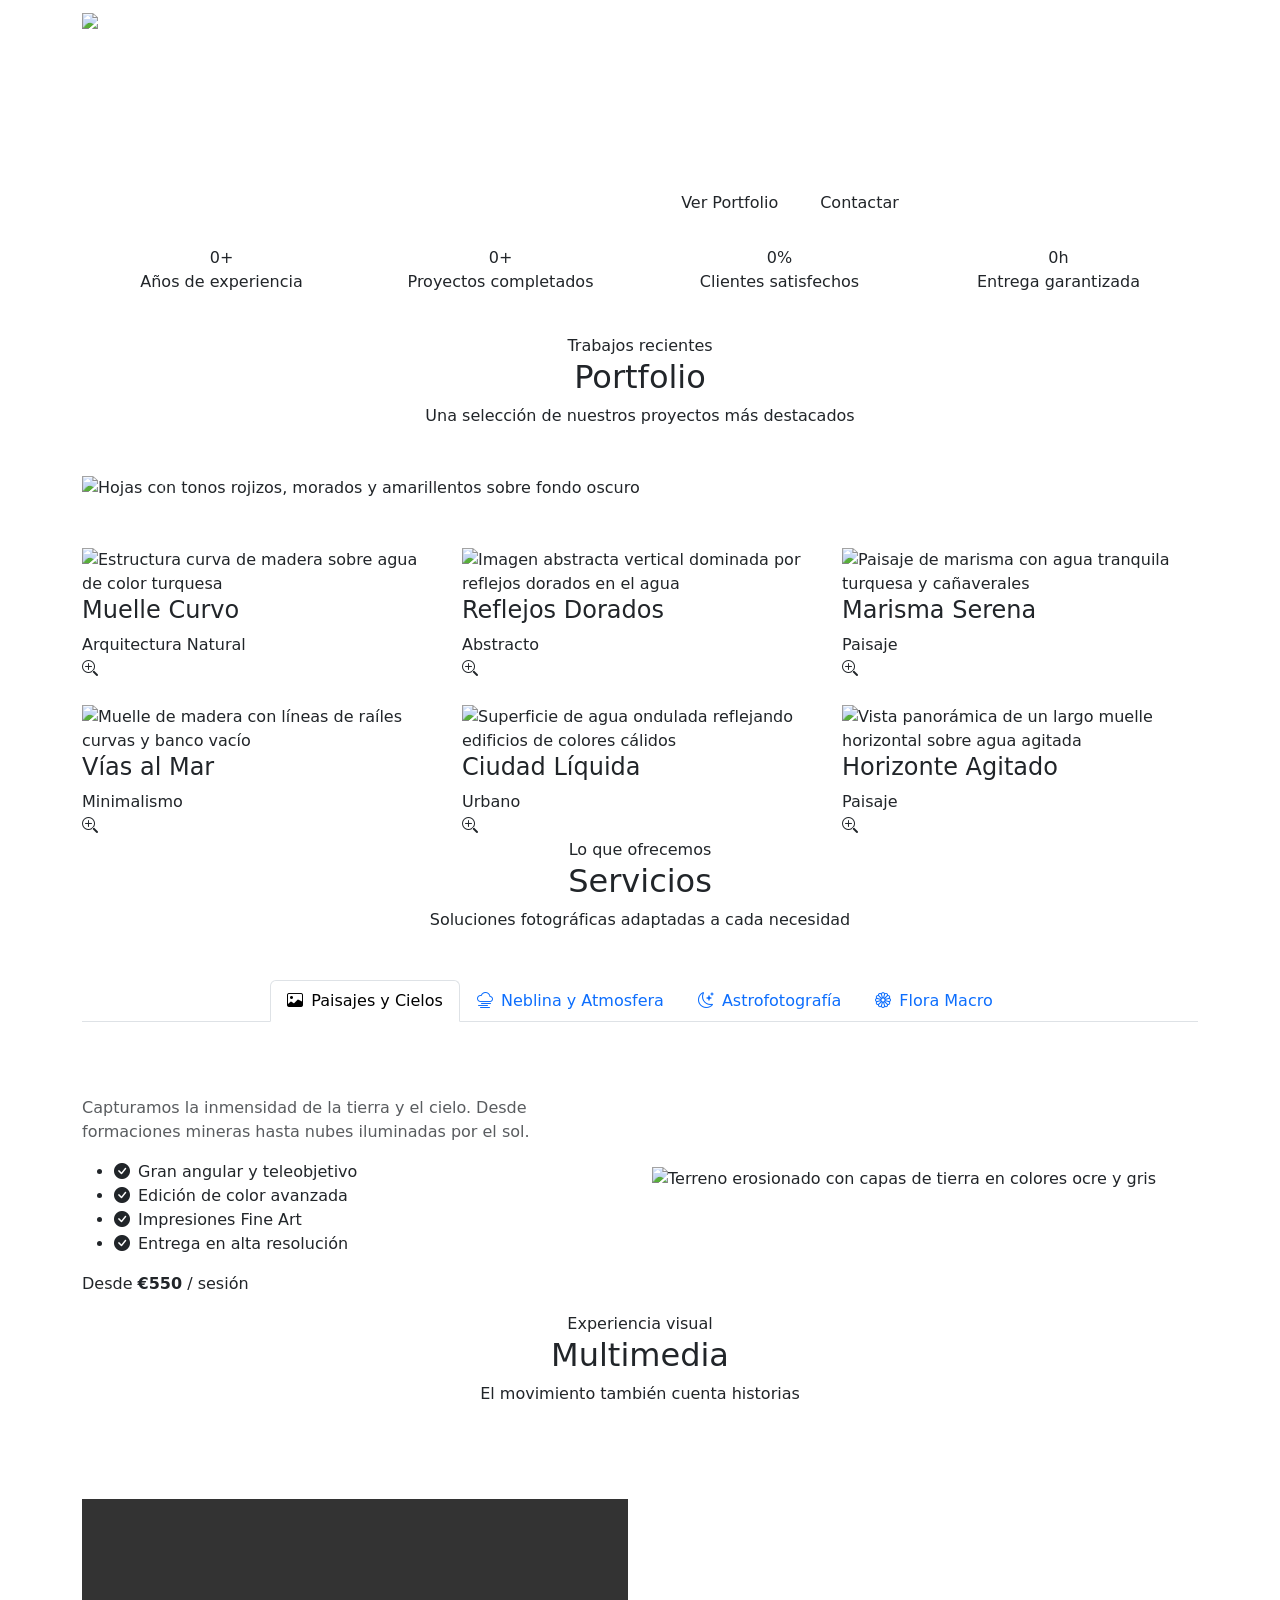
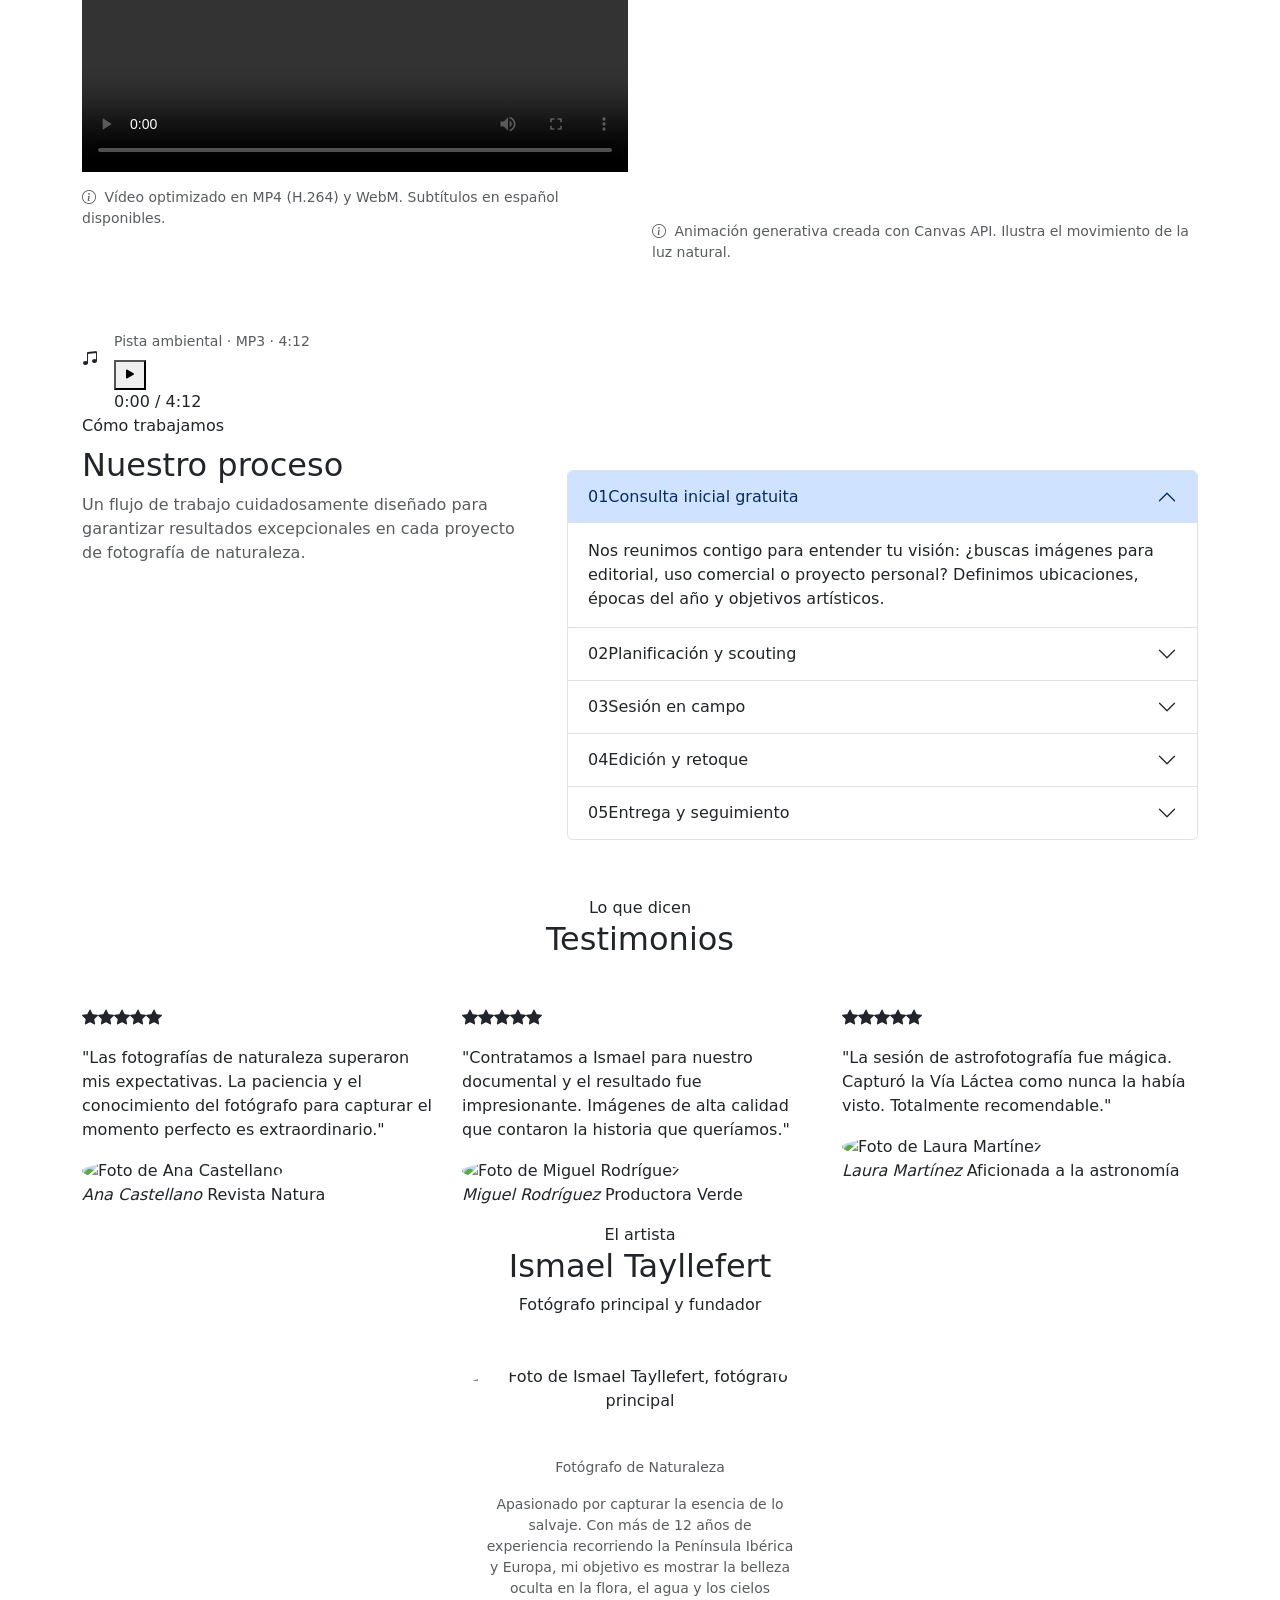
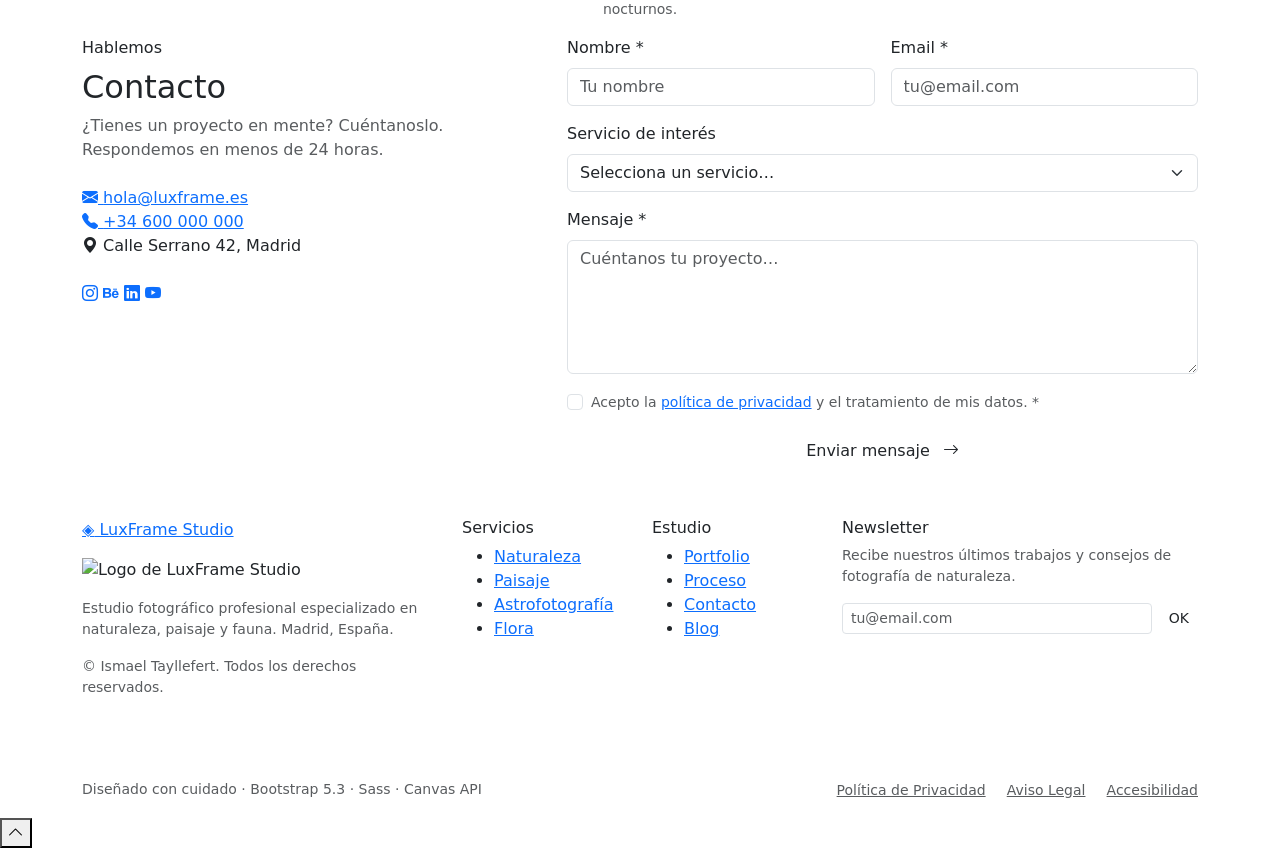
==== index.html @ c5b7ec03 "Add files via upload" ====
<!DOCTYPE html>
<html lang="es">

<head>
  <meta charset="UTF-8" />
  <meta name="viewport" content="width=device-width, initial-scale=1.0" />
  <meta name="description"
    content="LuxFrame Studio — Fotografía profesional de naturaleza, paisajes y astrofotografía por Ismael Tayllefert." />
  <meta name="keywords"
    content="fotografía naturaleza, Ismael Tayllefert, portfolio fotografía, paisajes, astrofotografía, flora" />
  <title>LuxFrame Studio | Ismael Tayllefert Photography</title>

  <!-- Favicon -->
  <link rel="icon" href="media/logo.webp" />

  <!-- Bootstrap 5.3 CSS -->
  <link href="https://cdn.jsdelivr.net/npm/bootstrap@5.3.2/dist/css/bootstrap.min.css" rel="stylesheet" />

  <!-- Google Fonts -->
  <link rel="preconnect" href="https://fonts.googleapis.com" />
  <link rel="preconnect" href="https://fonts.gstatic.com" crossorigin />
  <link
    href="https://fonts.googleapis.com/css2?family=Playfair+Display:ital,wght@0,400;0,700;1,400&family=DM+Sans:wght@300;400;500&display=swap"
    rel="stylesheet" />

  <!-- Bootstrap Icons -->
  <link rel="stylesheet" href="https://cdn.jsdelivr.net/npm/bootstrap-icons@1.11.3/font/bootstrap-icons.min.css" />

  <!-- Custom CSS -->
  <link rel="stylesheet" href="css/custom.css" />
</head>

<body>

  <!-- ===================== NAVBAR ===================== -->
  <nav class="navbar navbar-expand-lg navbar-dark fixed-top" id="mainNav" aria-label="Navegación principal">
    <div class="container">
      <a class="navbar-brand fw-bold d-flex align-items-center gap-2" href="#inicio">
        <img src="media/logo.webp" alt="LuxFrame Logo" class="navbar-logo" style="width: 80px; height: 40px;" />
        <span>LuxFrame</span>
      </a>
      <button class="navbar-toggler border-0" type="button" data-bs-toggle="collapse" data-bs-target="#navbarNav"
        aria-controls="navbarNav" aria-expanded="false" aria-label="Abrir menú de navegación">
        <span class="navbar-toggler-icon"></span>
      </button>
      <div class="collapse navbar-collapse" id="navbarNav">
        <ul class="navbar-nav ms-auto gap-lg-2">
          <li class="nav-item"><a class="nav-link" href="#inicio">Inicio</a></li>
          <li class="nav-item"><a class="nav-link" href="#portfolio">Portfolio</a></li>
          <li class="nav-item"><a class="nav-link" href="#servicios">Servicios</a></li>
          <li class="nav-item"><a class="nav-link" href="#multimedia">Multimedia</a></li>
          <li class="nav-item"><a class="nav-link" href="#proceso">Proceso</a></li>
          <li class="nav-item"><a class="nav-link" href="#contacto">Contacto</a></li>
        </ul>
      </div>
    </div>
  </nav>

  <!-- ===================== HERO ===================== -->
  <section id="inicio" class="hero-section d-flex align-items-center">
    <canvas id="heroCanvas" aria-hidden="true"></canvas>
    <div class="container hero-content text-center text-white">
      <p class="hero-eyebrow animate-in" style="animation-delay:.1s">Fotografía de Naturaleza y Paisaje</p>
      <h1 class="hero-title animate-in" style="animation-delay:.3s">La esencia de<br /><em>lo salvaje</em></h1>
      <p class="hero-subtitle animate-in" style="animation-delay:.5s">
        Capturando la luz, la niebla y el silencio. Portfolio de Ismael Tayllefert.
      </p>
      <div class="d-flex gap-3 justify-content-center animate-in" style="animation-delay:.7s">
        <a href="#portfolio" class="btn btn-lux btn-lux-primary">Ver Portfolio</a>
        <a href="#contacto" class="btn btn-lux btn-lux-outline">Contactar</a>
      </div>
    </div>
    <div class="hero-scroll-indicator" aria-hidden="true">
      <span></span>
    </div>
  </section>

  <!-- ===================== STATS ===================== -->
  <section class="stats-strip py-4" aria-label="Estadísticas del estudio">
    <div class="container">
      <div class="row g-0 text-center">
        <div class="col-6 col-md-3 stat-item">
          <span class="stat-number" data-target="12">0</span><span class="stat-unit">+</span>
          <p class="stat-label">Años de experiencia</p>
        </div>
        <div class="col-6 col-md-3 stat-item">
          <span class="stat-number" data-target="840">0</span><span class="stat-unit">+</span>
          <p class="stat-label">Proyectos completados</p>
        </div>
        <div class="col-6 col-md-3 stat-item">
          <span class="stat-number" data-target="98">0</span><span class="stat-unit">%</span>
          <p class="stat-label">Clientes satisfechos</p>
        </div>
        <div class="col-6 col-md-3 stat-item">
          <span class="stat-number" data-target="24">0</span><span class="stat-unit">h</span>
          <p class="stat-label">Entrega garantizada</p>
        </div>
      </div>
    </div>
  </section>

  <!-- ===================== PORTFOLIO CARRUSEL (FLORA Y DETALLES) ===================== -->
  <section id="portfolio" class="section-lg">
    <div class="container">
      <div class="section-header text-center mb-5">
        <span class="section-tag">Trabajos recientes</span>
        <h2 class="section-title">Portfolio</h2>
        <p class="section-subtitle">Una selección de nuestros proyectos más destacados</p>
      </div>

      <!-- Carrusel Bootstrap con imágenes reales -->
      <div id="portfolioCarousel" class="carousel slide carousel-fade mb-5" data-bs-ride="carousel"
        data-bs-interval="4000" aria-label="Carrusel de portfolio fotográfico">
        <div class="carousel-indicators">
          <button type="button" data-bs-target="#portfolioCarousel" data-bs-slide-to="0" class="active"
            aria-current="true" aria-label="Imagen 1: Hojas rojizas"></button>
          <button type="button" data-bs-target="#portfolioCarousel" data-bs-slide-to="1"
            aria-label="Imagen 2: Iris púrpura"></button>
          <button type="button" data-bs-target="#portfolioCarousel" data-bs-slide-to="2"
            aria-label="Imagen 3: Flores naranjas"></button>
          <button type="button" data-bs-target="#portfolioCarousel" data-bs-slide-to="3"
            aria-label="Imagen 4: Helechos verdes"></button>
        </div>
        <div class="carousel-inner rounded-lux">
          <div class="carousel-item active">
            <picture>
              <source srcset="media/Rama_Flores_Amarillas_Espinas.webp" type="image/webp">
              <img src="media/Rama_Flores_Amarillas_Espinas.jpg" class="d-block w-100 carousel-img"
                alt="Hojas con tonos rojizos, morados y amarillentos sobre fondo oscuro" loading="lazy">
            </picture>
            <div class="carousel-caption">
              <h3>Otoño en la Sombra</h3>
              <p>Detalle de hojas rojizas — Bosque, 2024</p>
            </div>
          </div>
          <div class="carousel-item">
            <picture>
              <source srcset="media/Iris_Purpura_y_Margaritas.webp" type="image/webp">
              <img src="media/Iris_Purpura_y_Margaritas.jpg" class="d-block w-100 carousel-img"
                alt="Flor de iris púrpura intenso rodeada de margaritas blancas" loading="lazy">
            </picture>
            <div class="carousel-caption">
              <h3>Iris y Margaritas</h3>
              <p>Jardín Botánico — Primavera, 2024</p>
            </div>
          </div>
          <div class="carousel-item">
            <picture>
              <source srcset="media/Flores_Naranjas_Capuchinas_Oscuras.webp" type="image/webp">
              <img src="media/Flores_Naranjas_Capuchinas_Oscuras.jpg" class="d-block w-100 carousel-img"
                alt="Flores de color naranja intenso (capuchinas) brillando en la oscuridad" loading="lazy">
            </picture>
            <div class="carousel-caption">
              <h3>Capuchinas Vibrantes</h3>
              <p>Macroflora — Estudio, 2024</p>
            </div>
          </div>
          <div class="carousel-item">
            <picture>
              <source srcset="media/Helechos_Verdes_Detallados.webp" type="image/webp">
              <img src="media/Helechos_Verdes_Detallados.jpg" class="d-block w-100 carousel-img"
                alt="Primer plano de frondas de helechos verdes mostrando textura" loading="lazy">
            </picture>
            <div class="carousel-caption">
              <h3>Textura Verde</h3>
              <p>Selva Húmeda — Galicia, 2024</p>
            </div>
          </div>
        </div>
        <button class="carousel-control-prev" type="button" data-bs-target="#portfolioCarousel" data-bs-slide="prev"
          aria-label="Imagen anterior del portfolio">
          <span class="carousel-control-prev-icon" aria-hidden="true"></span>
        </button>
        <button class="carousel-control-next" type="button" data-bs-target="#portfolioCarousel" data-bs-slide="next"
          aria-label="Imagen siguiente del portfolio">
          <span class="carousel-control-next-icon" aria-hidden="true"></span>
        </button>
      </div>

      <!-- Portfolio grid (AGUA, REFLEJOS Y MUELLES) -->
      <div class="row g-4" id="portfolioGrid">
        <div class="col-12 col-md-6 col-lg-4">
          <article class="portfolio-card" data-bs-toggle="modal" data-bs-target="#modalPortfolio"
            data-category="Agua y Reflejos" data-title="Muelle Curvo" data-location="Costa Mediterránea, 2024">
            <picture>
              <source srcset="media/Muelle_Curvo_Madera_Agua_Verde.webp" type="image/webp">
              <img src="media/Muelle_Curvo_Madera_Agua_Verde.jpg" class="portfolio-card-img"
                alt="Estructura curva de madera sobre agua de color turquesa" loading="lazy">
            </picture>
            <div class="portfolio-card-body">
              <h4>Muelle Curvo</h4>
              <span class="portfolio-tag">Arquitectura Natural</span>
            </div>
            <div class="portfolio-card-overlay" aria-hidden="true">
              <i class="bi bi-zoom-in"></i>
            </div>
          </article>
        </div>
        <div class="col-12 col-md-6 col-lg-4">
          <article class="portfolio-card" data-bs-toggle="modal" data-bs-target="#modalPortfolio"
            data-category="Reflejos" data-title="Abstracto Dorado" data-location="Puerto Deportivo, 2024">
            <picture>
              <source srcset="media/Reflejos_Dorados_Agua_Abstracto.webp" type="image/webp">
              <img src="media/Reflejos_Dorados_Agua_Abstracto.jpg" class="portfolio-card-img"
                alt="Imagen abstracta vertical dominada por reflejos dorados en el agua" loading="lazy">
            </picture>
            <div class="portfolio-card-body">
              <h4>Reflejos Dorados</h4>
              <span class="portfolio-tag">Abstracto</span>
            </div>
            <div class="portfolio-card-overlay" aria-hidden="true">
              <i class="bi bi-zoom-in"></i>
            </div>
          </article>
        </div>
        <div class="col-12 col-md-6 col-lg-4">
          <article class="portfolio-card" data-bs-toggle="modal" data-bs-target="#modalPortfolio"
            data-category="Marisma" data-title="Calma Turquesa" data-location="Parque Natural, 2024">
            <picture>
              <source srcset="media/Marisma_Agua_Turquesa_Cana.webp" type="image/webp">
              <img src="media/Marisma_Agua_Turquesa_Cana.jpg" class="portfolio-card-img"
                alt="Paisaje de marisma con agua tranquila turquesa y cañaverales" loading="lazy">
            </picture>
            <div class="portfolio-card-body">
              <h4>Marisma Serena</h4>
              <span class="portfolio-tag">Paisaje</span>
            </div>
            <div class="portfolio-card-overlay" aria-hidden="true">
              <i class="bi bi-zoom-in"></i>
            </div>
          </article>
        </div>
        <div class="col-12 col-md-6 col-lg-4">
          <article class="portfolio-card" data-bs-toggle="modal" data-bs-target="#modalPortfolio"
            data-category="Muelles" data-title="Vías al Mar" data-location="Atardecer, 2024">
            <picture>
              <source srcset="media/Muelle_Madera_Vias_Banco.webp" type="image/webp">
              <img src="media/Muelle_Madera_Vias_Banco.jpg" class="portfolio-card-img"
                alt="Muelle de madera con líneas de raíles curvas y banco vacío" loading="lazy">
            </picture>
            <div class="portfolio-card-body">
              <h4>Vías al Mar</h4>
              <span class="portfolio-tag">Minimalismo</span>
            </div>
            <div class="portfolio-card-overlay" aria-hidden="true">
              <i class="bi bi-zoom-in"></i>
            </div>
          </article>
        </div>
        <div class="col-12 col-md-6 col-lg-4">
          <article class="portfolio-card" data-bs-toggle="modal" data-bs-target="#modalPortfolio"
            data-category="Reflejos" data-title="Ciudad Líquida" data-location="Río Urbano, 2024">
            <picture>
              <source srcset="media/Reflejos_Coloridos_Agua_Objetos.webp" type="image/webp">
              <img src="media/Reflejos_Coloridos_Agua_Objetos.jpg" class="portfolio-card-img"
                alt="Superficie de agua ondulada reflejando edificios de colores cálidos" loading="lazy">
            </picture>
            <div class="portfolio-card-body">
              <h4>Ciudad Líquida</h4>
              <span class="portfolio-tag">Urbano</span>
            </div>
            <div class="portfolio-card-overlay" aria-hidden="true">
              <i class="bi bi-zoom-in"></i>
            </div>
          </article>
        </div>
        <div class="col-12 col-md-6 col-lg-4">
          <article class="portfolio-card" data-bs-toggle="modal" data-bs-target="#modalPortfolio"
            data-category="Muelles" data-title="Horizonte Agitado" data-location="Costa Atlántica, 2024">
            <picture>
              <source srcset="media/Muelle_Largo_Horizontal_Agua_Agitada.webp" type="image/webp">
              <img src="media/Muelle_Largo_Horizontal_Agua_Agitada.jpg" class="portfolio-card-img"
                alt="Vista panorámica de un largo muelle horizontal sobre agua agitada" loading="lazy">
            </picture>
            <div class="portfolio-card-body">
              <h4>Horizonte Agitado</h4>
              <span class="portfolio-tag">Paisaje</span>
            </div>
            <div class="portfolio-card-overlay" aria-hidden="true">
              <i class="bi bi-zoom-in"></i>
            </div>
          </article>
        </div>
      </div>
    </div>
  </section>

  <!-- Modal Portfolio -->
  <div class="modal fade" id="modalPortfolio" tabindex="-1" role="dialog" aria-labelledby="modalPortfolioLabel"
    aria-modal="true">
    <div class="modal-dialog modal-lg modal-dialog-centered">
      <div class="modal-content modal-lux">
        <div class="modal-header border-0">
          <h5 class="modal-title" id="modalPortfolioLabel">Detalle de obra</h5>
          <button type="button" class="btn-close btn-close-white" data-bs-dismiss="modal"
            aria-label="Cerrar ventana de detalle"></button>
        </div>
        <div class="modal-body p-4">
          <div class="row g-4 align-items-center">
            <div class="col-md-7">
              <div id="modalImgPlaceholder" class="rounded-lux"
                style="height:280px;display:flex;align-items:center;justify-content:center;overflow:hidden">
                <!-- Imagen por defecto del modal -->
                <picture>
                  <source srcset="media/Via_Lactea_Cielo_Estrellado.webp" type="image/webp">
                  <img id="modalImage" src="media/Via_Lactea_Cielo_Estrellado.jpg" class="img-fluid rounded"
                    alt="Imagen destacada del portfolio" loading="lazy">
                </picture>
              </div>
            </div>
            <div class="col-md-5">
              <span id="modalCategory" class="portfolio-tag d-inline-block mb-2">Categoría</span>
              <h3 id="modalTitle" class="text-white mb-2">Título</h3>
              <p id="modalLocation" class="text-muted mb-3"><i class="bi bi-geo-alt me-1"></i>Localización</p>
              <p class="text-muted small">Una obra fotográfica capturada por Ismael Tayllefert, prestando especial
                atención a la luz natural y la composición del paisaje.</p>
              <div class="d-flex gap-2 mt-3">
                <span class="badge-lux">Sony A7III</span>
                <span class="badge-lux">ISO 100</span>
                <span class="badge-lux">f/8</span>
              </div>
            </div>
          </div>
        </div>
      </div>
    </div>
  </div>

  <!-- ===================== SERVICIOS (TABS) ===================== -->
  <section id="servicios" class="section-lg bg-dark-alt">
    <div class="container">
      <div class="section-header text-center mb-5">
        <span class="section-tag">Lo que ofrecemos</span>
        <h2 class="section-title">Servicios</h2>
        <p class="section-subtitle">Soluciones fotográficas adaptadas a cada necesidad</p>
      </div>

      <!-- Nav Tabs Bootstrap -->
      <ul class="nav nav-tabs tabs-lux justify-content-center mb-4" id="serviciosTabs" role="tablist"
        aria-label="Categorías de servicios fotográficos">
        <li class="nav-item" role="presentation">
          <button class="nav-link active" id="tab-pais" data-bs-toggle="tab" data-bs-target="#pais" type="button"
            role="tab" aria-controls="pais" aria-selected="true">
            <i class="bi bi-image me-2" aria-hidden="true"></i>Paisajes y Cielos
          </button>
        </li>
        <li class="nav-item" role="presentation">
          <button class="nav-link" id="tab-niebla" data-bs-toggle="tab" data-bs-target="#niebla" type="button"
            role="tab" aria-controls="niebla" aria-selected="false">
            <i class="bi bi-cloud-haze me-2" aria-hidden="true"></i>Neblina y Atmosfera
          </button>
        </li>
        <li class="nav-item" role="presentation">
          <button class="nav-link" id="tab-astro" data-bs-toggle="tab" data-bs-target="#astro" type="button" role="tab"
            aria-controls="astro" aria-selected="false">
            <i class="bi bi-moon-stars me-2" aria-hidden="true"></i>Astrofotografía
          </button>
        </li>
        <li class="nav-item" role="presentation">
          <button class="nav-link" id="tab-flora" data-bs-toggle="tab" data-bs-target="#flora" type="button" role="tab"
            aria-controls="flora" aria-selected="false">
            <i class="bi bi-flower1 me-2" aria-hidden="true"></i>Flora Macro
          </button>
        </li>
      </ul>
      <div class="tab-content tab-content-lux" id="serviciosTabContent">

        <!-- TAB PAISAJES -->
        <div class="tab-pane fade show active" id="pais" role="tabpanel" aria-labelledby="tab-pais" tabindex="0">
          <div class="row g-4 align-items-center">
            <div class="col-md-6">
              <h3 class="text-white mb-3">Paisajes y Cielos Dramáticos</h3>
              <p class="text-muted">Capturamos la inmensidad de la tierra y el cielo. Desde formaciones mineras hasta
                nubes iluminadas por el sol.</p>
              <ul class="service-features mt-3">
                <li><i class="bi bi-check-circle-fill text-accent me-2" aria-hidden="true"></i>Gran angular y
                  teleobjetivo</li>
                <li><i class="bi bi-check-circle-fill text-accent me-2" aria-hidden="true"></i>Edición de color avanzada
                </li>
                <li><i class="bi bi-check-circle-fill text-accent me-2" aria-hidden="true"></i>Impresiones Fine Art</li>
                <li><i class="bi bi-check-circle-fill text-accent me-2" aria-hidden="true"></i>Entrega en alta
                  resolución</li>
              </ul>
              <p class="price-tag mt-3">Desde <strong>€550</strong> / sesión</p>
            </div>
            <div class="col-md-6">
              <div class="service-img-wrap rounded-lux overflow-hidden">
                <picture>
                  <source srcset="media/Paisaje_Mineria_Colores_Tierra.webp" type="image/webp">
                  <img src="media/Paisaje_Mineria_Colores_Tierra.jpg" class="w-100 h-100 object-fit-cover"
                    alt="Terreno erosionado con capas de tierra en colores ocre y gris" loading="lazy">
                </picture>
              </div>
            </div>
          </div>
        </div>

        <!-- TAB NIEBLA -->
        <div class="tab-pane fade" id="niebla" role="tabpanel" aria-labelledby="tab-niebla" tabindex="0">
          <div class="row g-4 align-items-center">
            <div class="col-md-6">
              <h3 class="text-white mb-3">Fotografía Atmosférica (B/N)</h3>
              <p class="text-muted">La niebla transforma lo ordinario en misterioso. Especialistas en blanco y negro de
                alto contraste y atmósferas etéreas.</p>
              <ul class="service-features mt-3">
                <li><i class="bi bi-check-circle-fill text-accent me-2" aria-hidden="true"></i>Composición minimalista
                </li>
                <li><i class="bi bi-check-circle-fill text-accent me-2" aria-hidden="true"></i>Revelado B/N artístico
                </li>
                <li><i class="bi bi-check-circle-fill text-accent me-2" aria-hidden="true"></i>Gestión de la luz difusa
                </li>
                <li><i class="bi bi-check-circle-fill text-accent me-2" aria-hidden="true"></i>Series limitadas</li>
              </ul>
              <p class="price-tag mt-3">Desde <strong>€600</strong> / proyecto</p>
            </div>
            <div class="col-md-6">
              <div class="service-img-wrap rounded-lux overflow-hidden">
                <picture>
                  <source srcset="media/Casa_Blanca_Niebla_Densa_BN.webp" type="image/webp">
                  <img src="media/Casa_Blanca_Niebla_Densa_BN.jpg" class="w-100 h-100 object-fit-cover"
                    alt="Casa blanca apenas visible a través de una niebla extremadamente densa" loading="lazy">
                </picture>
              </div>
            </div>
          </div>
        </div>

        <!-- TAB ASTROFOTOGRAFÍA -->
        <div class="tab-pane fade" id="astro" role="tabpanel" aria-labelledby="tab-astro" tabindex="0">
          <div class="row g-4 align-items-center">
            <div class="col-md-6">
              <h3 class="text-white mb-3">Astrofotografía Nocturna</h3>
              <p class="text-muted">Sesiones nocturnas para capturar la Vía Láctea y lluvias de meteoros con
                equipamiento especializado.</p>
              <ul class="service-features mt-3">
                <li><i class="bi bi-check-circle-fill text-accent me-2" aria-hidden="true"></i>Seguimiento estelar</li>
                <li><i class="bi bi-check-circle-fill text-accent me-2" aria-hidden="true"></i>Apilamiento de imágenes
                </li>
                <li><i class="bi bi-check-circle-fill text-accent me-2" aria-hidden="true"></i>Ubicaciones Dark Sky</li>
                <li><i class="bi bi-check-circle-fill text-accent me-2" aria-hidden="true"></i>Formato RAW + TIFF</li>
              </ul>
              <p class="price-tag mt-3">Desde <strong>€920</strong> / sesión nocturna</p>
            </div>
            <div class="col-md-6">
              <div class="service-img-wrap rounded-lux overflow-hidden">
                <picture>
                  <source srcset="media/Via_Lactea_Vertical_Lluvia_Meteoros.webp" type="image/webp">
                  <img src="media/Via_Lactea_Vertical_Lluvia_Meteoros.jpg" class="w-100 h-100 object-fit-cover"
                    alt="Toma vertical de la Vía Láctea con estelas de meteoros" loading="lazy">
                </picture>
              </div>
            </div>
          </div>
        </div>

        <!-- TAB FLORA -->
        <div class="tab-pane fade" id="flora" role="tabpanel" aria-labelledby="tab-flora" tabindex="0">
          <div class="row g-4 align-items-center">
            <div class="col-md-6">
              <h3 class="text-white mb-3">Macro y Flora Silvestre</h3>
              <p class="text-muted">Detalles íntimos de la naturaleza. Texturas, colores vibrantes y la belleza efímera
                de las flores silvestres.</p>
              <ul class="service-features mt-3">
                <li><i class="bi bi-check-circle-fill text-accent me-2" aria-hidden="true"></i>Lentes macro
                  profesionales</li>
                <li><i class="bi bi-check-circle-fill text-accent me-2" aria-hidden="true"></i>Iluminación controlada
                </li>
                <li><i class="bi bi-check-circle-fill text-accent me-2" aria-hidden="true"></i>Enfoque apilado (Focus
                  Stacking)</li>
                <li><i class="bi bi-check-circle-fill text-accent me-2" aria-hidden="true"></i>Ideal para editorial</li>
              </ul>
              <p class="price-tag mt-3">Desde <strong>€450</strong> / sesión</p>
            </div>
            <div class="col-md-6">
              <div class="service-img-wrap rounded-lux overflow-hidden">
                <picture>
                  <source srcset="media/Rama_Espinosa_Flores_Amarillas.webp" type="image/webp">
                  <img src="media/Rama_Espinosa_Flores_Amarillas.jpg" class="w-100 h-100 object-fit-cover"
                    alt="Rama llena de espinas afiladas y pequeñas flores amarillas" loading="lazy">
                </picture>
              </div>
            </div>
          </div>
        </div>

      </div>
    </div>
  </section>

  <!-- ===================== MULTIMEDIA (VIDEO + CANVAS) ===================== -->
  <section id="multimedia" class="section-lg">
    <div class="container">
      <div class="section-header text-center mb-5">
        <span class="section-tag">Experiencia visual</span>
        <h2 class="section-title">Multimedia</h2>
        <p class="section-subtitle">El movimiento también cuenta historias</p>
      </div>
      <div class="row g-4">
        <div class="col-lg-6">
          <div class="multimedia-card">
            <h4 class="text-white mb-3"><i class="bi bi-play-circle me-2" aria-hidden="true"></i>Showreel Naturaleza
              2024</h4>
            <div class="video-wrapper" role="region" aria-label="Reproductor de video showreel">
              <video controls preload="metadata" 
                aria-label="Showreel de fotografía de naturaleza LuxFrame Studio 2024" class="w-100 rounded-lux">
                <source src="media/showreel-naturaleza.mp4" type="video/mp4">
                <source src="media/showreel-naturaleza.webm" type="video/webm">
                <track kind="subtitles" srclang="es" label="Español" src="media/showreel-es.vtt" default />
                Tu navegador no soporta la reproducción de vídeo.
                <a href="media/showreel-naturaleza.mp4">Descarga el vídeo</a>.
              </video>
            </div>
            <p class="text-muted small mt-2">
              <i class="bi bi-info-circle me-1" aria-hidden="true"></i>
              Vídeo optimizado en MP4 (H.264) y WebM. Subtítulos en español disponibles.
            </p>
          </div>
        </div>
        <div class="col-lg-6">
          <div class="multimedia-card">
            <h4 class="text-white mb-3"><i class="bi bi-brush me-2" aria-hidden="true"></i>Animación de Partículas</h4>
            <canvas id="particleCanvas" width="560" height="315" class="w-100 rounded-lux" role="img"
              aria-label="Animación decorativa de partículas de luz en movimiento">
            </canvas>
            <p class="text-muted small mt-2">
              <i class="bi bi-info-circle me-1" aria-hidden="true"></i>
              Animación generativa creada con Canvas API. Ilustra el movimiento de la luz natural.
            </p>
          </div>
        </div>
      </div>

      <!-- 🎵 Audio player personalizado y animado -->
      <div class="row mt-4">
        <div class="col-12">
          <div class="audio-card custom-audio-player">
            <div class="d-flex align-items-center gap-3">
              <div class="audio-icon" aria-hidden="true">
                <i class="bi bi-music-note-beamed"></i>
              </div>
              <div class="flex-grow-1">
                <p class="text-white mb-1 fw-500">Sonidos de la Naturaleza — Ambiente</p>
                <p class="text-muted small mb-2">Pista ambiental · MP3 · 4:12</p>

                <!-- Controles custom -->
                <div class="audio-controls mt-2">
                  <button class="btn-audio-play" aria-label="Reproducir audio">
                    <i class="bi bi-play-fill"></i>
                  </button>
                  <div class="audio-progress" role="progressbar" aria-valuenow="0" aria-valuemin="0" aria-valuemax="100"
                    tabindex="0">
                    <div class="audio-progress-bar"></div>
                  </div>
                  <span class="audio-time">0:00 / 4:12</span>
                </div>

                <!-- Audio nativo oculto (accesibilidad + fallback) -->
                <audio class="visually-hidden" preload="none">
                  <source src="media/ambiente-naturaleza.mp3" type="audio/mpeg">
                  <source src="media/ambiente-naturaleza.ogg" type="audio/ogg">
                  Tu navegador no soporta la reproducción de audio.
                </audio>
              </div>
            </div>
          </div>
        </div>
      </div>
    </div>
  </section>

  <!-- ===================== PROCESO (ACORDEÓN) ===================== -->
  <section id="proceso" class="section-lg bg-dark-alt">
    <div class="container">
      <div class="row g-5 align-items-center">
        <div class="col-lg-5">
          <span class="section-tag">Cómo trabajamos</span>
          <h2 class="section-title mt-2">Nuestro proceso</h2>
          <p class="text-muted">Un flujo de trabajo cuidadosamente diseñado para garantizar resultados excepcionales en
            cada proyecto de fotografía de naturaleza.</p>
          <div class="process-visual mt-4" aria-hidden="true">
            <canvas id="processCanvas" width="400" height="300"></canvas>
          </div>
        </div>
        <div class="col-lg-7">
          <div class="accordion accordion-lux" id="procesoAccordion">
            <div class="accordion-item">
              <h3 class="accordion-header">
                <button class="accordion-button" type="button" data-bs-toggle="collapse" data-bs-target="#paso1"
                  aria-expanded="true" aria-controls="paso1">
                  <span class="accordion-step" aria-hidden="true">01</span>
                  Consulta inicial gratuita
                </button>
              </h3>
              <div id="paso1" class="accordion-collapse collapse show" data-bs-parent="#procesoAccordion">
                <div class="accordion-body">
                  Nos reunimos contigo para entender tu visión: ¿buscas imágenes para editorial, uso comercial o
                  proyecto personal? Definimos ubicaciones, épocas del año y objetivos artísticos.
                </div>
              </div>
            </div>
            <div class="accordion-item">
              <h3 class="accordion-header">
                <button class="accordion-button collapsed" type="button" data-bs-toggle="collapse"
                  data-bs-target="#paso2" aria-expanded="false" aria-controls="paso2">
                  <span class="accordion-step" aria-hidden="true">02</span>
                  Planificación y scouting
                </button>
              </h3>
              <div id="paso2" class="accordion-collapse collapse" data-bs-parent="#procesoAccordion">
                <div class="accordion-body">
                  Investigamos ubicaciones, condiciones meteorológicas y comportamiento de la fauna. Preparamos un
                  moodboard con referencias visuales y planificamos horarios óptimos de luz.
                </div>
              </div>
            </div>
            <div class="accordion-item">
              <h3 class="accordion-header">
                <button class="accordion-button collapsed" type="button" data-bs-toggle="collapse"
                  data-bs-target="#paso3" aria-expanded="false" aria-controls="paso3">
                  <span class="accordion-step" aria-hidden="true">03</span>
                  Sesión en campo
                </button>
              </h3>
              <div id="paso3" class="accordion-collapse collapse" data-bs-parent="#procesoAccordion">
                <div class="accordion-body">
                  Nuestro equipo se desplaza con equipamiento profesional: cámaras Sony/Canon, teleobjetivos,
                  trípodes de carbono y equipo de supervivencia. Trabajamos con respeto absoluto hacia el entorno.
                </div>
              </div>
            </div>
            <div class="accordion-item">
              <h3 class="accordion-header">
                <button class="accordion-button collapsed" type="button" data-bs-toggle="collapse"
                  data-bs-target="#paso4" aria-expanded="false" aria-controls="paso4">
                  <span class="accordion-step" aria-hidden="true">04</span>
                  Edición y retoque
                </button>
              </h3>
              <div id="paso4" class="accordion-collapse collapse" data-bs-parent="#procesoAccordion">
                <div class="accordion-body">
                  Procesamos cada imagen con Adobe Lightroom y Photoshop: corrección de color, revelado RAW, ajustes de
                  exposición y composición. Entregamos en WebP, JPG y RAW original.
                </div>
              </div>
            </div>
            <div class="accordion-item">
              <h3 class="accordion-header">
                <button class="accordion-button collapsed" type="button" data-bs-toggle="collapse"
                  data-bs-target="#paso5" aria-expanded="false" aria-controls="paso5">
                  <span class="accordion-step" aria-hidden="true">05</span>
                  Entrega y seguimiento
                </button>
              </h3>
              <div id="paso5" class="accordion-collapse collapse" data-bs-parent="#procesoAccordion">
                <div class="accordion-body">
                  Recibirás tu galería privada en 72h con acceso seguro. Puedes solicitar ajustes menores sin coste.
                  Conservamos los archivos RAW durante 12 meses para futuras necesidades.
                </div>
              </div>
            </div>
          </div>
        </div>
      </div>
    </div>
  </section>

  <!-- ===================== TESTIMONIOS ===================== -->
  <section class="section-lg testimonials-section">
    <div class="container">
      <div class="section-header text-center mb-5">
        <span class="section-tag">Lo que dicen</span>
        <h2 class="section-title">Testimonios</h2>
      </div>
      <div class="row g-4">
        <div class="col-md-4">
          <blockquote class="testimonial-card">
            <div class="stars mb-3" aria-label="5 estrellas de valoración">
              <i class="bi bi-star-fill" aria-hidden="true"></i><i class="bi bi-star-fill" aria-hidden="true"></i><i
                class="bi bi-star-fill" aria-hidden="true"></i><i class="bi bi-star-fill" aria-hidden="true"></i><i
                class="bi bi-star-fill" aria-hidden="true"></i>
            </div>
            <p>"Las fotografías de naturaleza superaron mis expectativas. La paciencia y el conocimiento del fotógrafo
              para capturar el momento perfecto es extraordinario."</p>
            <footer class="testimonial-author">
              <picture>
                <source srcset="media/Hierba_Seca_Cielo_Purpura_Rosado.webp" type="image/webp">
                <img src="media/Hierba_Seca_Cielo_Purpura_Rosado.jpg" class="author-avatar rounded-circle"
                  alt="Foto de Ana Castellano" loading="lazy" width="42" height="42">
              </picture>
              <div>
                <cite>Ana Castellano</cite>
                <span>Revista Natura</span>
              </div>
            </footer>
          </blockquote>
        </div>
        <div class="col-md-4">
          <blockquote class="testimonial-card featured">
            <div class="stars mb-3" aria-label="5 estrellas de valoración">
              <i class="bi bi-star-fill" aria-hidden="true"></i><i class="bi bi-star-fill" aria-hidden="true"></i><i
                class="bi bi-star-fill" aria-hidden="true"></i><i class="bi bi-star-fill" aria-hidden="true"></i><i
                class="bi bi-star-fill" aria-hidden="true"></i>
            </div>
            <p>"Contratamos a Ismael para nuestro documental y el resultado fue impresionante. Imágenes de alta
              calidad que contaron la historia que queríamos."</p>
            <footer class="testimonial-author">
              <picture>
                <source srcset="media/Plantas_Silvestres_Atardecer_Rosado.webp" type="image/webp">
                <img src="media/Plantas_Silvestres_Atardecer_Rosado.jpg" class="author-avatar rounded-circle"
                  alt="Foto de Miguel Rodríguez" loading="lazy" width="42" height="42">
              </picture>
              <div>
                <cite>Miguel Rodríguez</cite>
                <span>Productora Verde</span>
              </div>
            </footer>
          </blockquote>
        </div>
        <div class="col-md-4">
          <blockquote class="testimonial-card">
            <div class="stars mb-3" aria-label="5 estrellas de valoración">
              <i class="bi bi-star-fill" aria-hidden="true"></i><i class="bi bi-star-fill" aria-hidden="true"></i><i
                class="bi bi-star-fill" aria-hidden="true"></i><i class="bi bi-star-fill" aria-hidden="true"></i><i
                class="bi bi-star-fill" aria-hidden="true"></i>
            </div>
            <p>"La sesión de astrofotografía fue mágica. Capturó la Vía Láctea como nunca la había visto. Totalmente
              recomendable."</p>
            <footer class="testimonial-author">
              <picture>
                <source srcset="media/Flor_Blanca_Solitaria_Centro_Amarillo.webp" type="image/webp">
                <img src="media/Flor_Blanca_Solitaria_Centro_Amarillo.jpg" class="author-avatar rounded-circle"
                  alt="Foto de Laura Martínez" loading="lazy" width="42" height="42">
              </picture>
              <div>
                <cite>Laura Martínez</cite>
                <span>Aficionada a la astronomía</span>
              </div>
            </footer>
          </blockquote>
        </div>
      </div>
    </div>
  </section>

  <!-- ===================== EQUIPO (SOLO ISMAEL) ===================== -->
  <section class="section-lg bg-dark-alt">
    <div class="container">
      <div class="section-header text-center mb-5">
        <span class="section-tag">El artista</span>
        <h2 class="section-title">Ismael Tayllefert</h2>
        <p class="section-subtitle">Fotógrafo principal y fundador</p>
      </div>
      <div class="row g-4 justify-content-center">
        <div class="col-12 col-md-6 col-lg-4">
          <div class="team-card text-center" data-bs-toggle="tooltip" data-bs-placement="top" data-bs-html="true"
            title="<strong>Fotógrafo Principal</strong><br>Especialista en Naturaleza y Paisaje<br>Todas las imágenes son autoría propia">
            <picture>
              <source srcset="media/ismaeltayllefert.webp" type="image/webp">
              <img src="media/ismaeltayllefert.jpg" class="team-avatar rounded-circle"
                alt="Foto de Ismael Tayllefert, fotógrafo principal" loading="lazy" width="150" height="150">
            </picture>
            <h5 class="text-white mt-3 mb-1">Ismael Tayllefert</h5>
            <p class="text-muted small">Fotógrafo de Naturaleza</p>
            <p class="text-muted small px-4">
              Apasionado por capturar la esencia de lo salvaje. Con más de 12 años de experiencia recorriendo la
              Península Ibérica y Europa, mi objetivo es mostrar la belleza oculta en la flora, el agua y los cielos
              nocturnos.
            </p>
          </div>
        </div>
      </div>
    </div>
  </section>

  <!-- ===================== CONTACTO ===================== -->
  <section id="contacto" class="section-lg">
    <div class="container">
      <div class="row g-5">
        <div class="col-lg-5">
          <span class="section-tag">Hablemos</span>
          <h2 class="section-title mt-2">Contacto</h2>
          <p class="text-muted mb-4">¿Tienes un proyecto en mente? Cuéntanoslo. Respondemos en menos de 24 horas.</p>
          <ul class="contact-info list-unstyled">
            <li>
              <a href="mailto:hola@luxframe.es" class="contact-link">
                <i class="bi bi-envelope-fill" aria-hidden="true"></i>
                <span>hola@luxframe.es</span>
              </a>
            </li>
            <li>
              <a href="tel:+34600000000" class="contact-link">
                <i class="bi bi-telephone-fill" aria-hidden="true"></i>
                <span>+34 600 000 000</span>
              </a>
            </li>
            <li>
              <span class="contact-link">
                <i class="bi bi-geo-alt-fill" aria-hidden="true"></i>
                <span>Calle Serrano 42, Madrid</span>
              </span>
            </li>
          </ul>
          <div class="social-links mt-4" role="list" aria-label="Redes sociales de LuxFrame">
            <a href="#" class="social-btn" role="listitem" aria-label="Instagram de LuxFrame" data-bs-toggle="tooltip"
              title="Instagram"><i class="bi bi-instagram" aria-hidden="true"></i></a>
            <a href="#" class="social-btn" role="listitem" aria-label="Behance de LuxFrame" data-bs-toggle="tooltip"
              title="Behance"><i class="bi bi-behance" aria-hidden="true"></i></a>
            <a href="#" class="social-btn" role="listitem" aria-label="LinkedIn de LuxFrame" data-bs-toggle="tooltip"
              title="LinkedIn"><i class="bi bi-linkedin" aria-hidden="true"></i></a>
            <a href="#" class="social-btn" role="listitem" aria-label="YouTube de LuxFrame" data-bs-toggle="tooltip"
              title="YouTube"><i class="bi bi-youtube" aria-hidden="true"></i></a>
          </div>
        </div>
        <div class="col-lg-7">
          <form class="contact-form" id="contactForm" novalidate aria-label="Formulario de contacto">
            <div class="row g-3">
              <div class="col-md-6">
                <label for="nombre" class="form-label">Nombre <span aria-label="campo requerido">*</span></label>
                <input type="text" class="form-control form-control-lux" id="nombre" name="nombre" required
                  placeholder="Tu nombre" autocomplete="given-name" aria-required="true" />
                <div class="invalid-feedback">Por favor, introduce tu nombre.</div>
              </div>
              <div class="col-md-6">
                <label for="email" class="form-label">Email <span aria-label="campo requerido">*</span></label>
                <input type="email" class="form-control form-control-lux" id="email" name="email" required
                  placeholder="tu@email.com" autocomplete="email" aria-required="true" />
                <div class="invalid-feedback">Por favor, introduce un email válido.</div>
              </div>
              <div class="col-12">
                <label for="servicio" class="form-label">Servicio de interés</label>
                <select class="form-select form-control-lux" id="servicio" name="servicio"
                  aria-label="Selecciona el tipo de servicio">
                  <option value="" disabled selected>Selecciona un servicio…</option>
                  <option value="naturaleza">Fotografía de Naturaleza</option>
                  <option value="paisaje">Paisajes y Cielos</option>
                  <option value="astro">Astrofotografía</option>
                  <option value="flora">Flora Macro</option>
                  <option value="otro">Otro / Consulta general</option>
                </select>
              </div>
              <div class="col-12">
                <label for="mensaje" class="form-label">Mensaje <span aria-label="campo requerido">*</span></label>
                <textarea class="form-control form-control-lux" id="mensaje" name="mensaje" rows="5" required
                  placeholder="Cuéntanos tu proyecto…" aria-required="true"></textarea>
                <div class="invalid-feedback">Por favor, escribe un mensaje.</div>
              </div>
              <div class="col-12">
                <div class="form-check">
                  <input class="form-check-input" type="checkbox" id="privacidad" name="privacidad" required
                    aria-required="true" />
                  <label class="form-check-label text-muted small" for="privacidad">
                    Acepto la <a href="#" class="text-accent">política de privacidad</a> y el tratamiento de mis datos.
                    <span aria-label="campo requerido">*</span>
                  </label>
                  <div class="invalid-feedback">Debes aceptar la política de privacidad.</div>
                </div>
              </div>
              <div class="col-12">
                <button type="submit" class="btn btn-lux btn-lux-primary w-100" id="btnEnviar">
                  <span id="btnText">Enviar mensaje</span>
                  <i class="bi bi-arrow-right ms-2" aria-hidden="true"></i>
                </button>
              </div>
            </div>
          </form>
          <!-- Alerta de confirmación -->
          <div class="alert alert-success alert-lux mt-3 d-none" id="formSuccess" role="alert" aria-live="polite">
            <i class="bi bi-check-circle me-2" aria-hidden="true"></i>
            ¡Mensaje enviado con éxito! Nos pondremos en contacto contigo pronto.
          </div>
        </div>
      </div>
    </div>
  </section>

  <!-- ===================== FOOTER ===================== -->
  <footer class="site-footer" role="contentinfo">
    <div class="container">
      <div class="row g-4 py-5">
        <div class="col-lg-4">
          <a class="footer-brand" href="#inicio">
            <span class="brand-icon">◈</span> LuxFrame Studio
          </a>
          <picture>
            <source srcset="media/logo.webp" type="image/webp">
            <img src="media/logo.png" class="mt-3" alt="Logo de LuxFrame Studio" width="80" height="40" loading="lazy">
          </picture>
          <p class="text-muted mt-3 small">Estudio fotográfico profesional especializado en naturaleza, paisaje y fauna.
            Madrid, España.</p>
          <p class="text-muted small">© <span id="currentYear"></span> Ismael Tayllefert. Todos los derechos reservados.
          </p>
        </div>
        <div class="col-6 col-lg-2">
          <h6 class="footer-heading">Servicios</h6>
          <ul class="footer-links">
            <li><a href="#servicios">Naturaleza</a></li>
            <li><a href="#servicios">Paisaje</a></li>
            <li><a href="#servicios">Astrofotografía</a></li>
            <li><a href="#servicios">Flora</a></li>
          </ul>
        </div>
        <div class="col-6 col-lg-2">
          <h6 class="footer-heading">Estudio</h6>
          <ul class="footer-links">
            <li><a href="#portfolio">Portfolio</a></li>
            <li><a href="#proceso">Proceso</a></li>
            <li><a href="#contacto">Contacto</a></li>
            <li><a href="#">Blog</a></li>
          </ul>
        </div>
        <div class="col-lg-4">
          <h6 class="footer-heading">Newsletter</h6>
          <p class="text-muted small mb-3">Recibe nuestros últimos trabajos y consejos de fotografía de naturaleza.</p>
          <div class="d-flex gap-2">
            <label for="newsletterEmail" class="visually-hidden">Tu dirección de email para newsletter</label>
            <input type="email" id="newsletterEmail" class="form-control form-control-lux form-control-sm"
              placeholder="tu@email.com" aria-label="Email para newsletter" />
            <button class="btn btn-lux btn-lux-primary btn-sm" type="button"
              aria-label="Suscribirse al newsletter">OK</button>
          </div>
        </div>
      </div>
      <div class="footer-bottom py-3">
        <div class="row align-items-center">
          <div class="col-md-6">
            <p class="text-muted small mb-0">Diseñado con cuidado · Bootstrap 5.3 · Sass · Canvas API</p>
          </div>
          <div class="col-md-6 text-md-end">
            <a href="#" class="text-muted small me-3">Política de Privacidad</a>
            <a href="#" class="text-muted small me-3">Aviso Legal</a>
            <a href="#" class="text-muted small">Accesibilidad</a>
          </div>
        </div>
      </div>
    </div>
  </footer>

  <!-- Back to top -->
  <button class="back-to-top" id="backToTop" aria-label="Volver al inicio de la página" title="Volver arriba">
    <i class="bi bi-chevron-up" aria-hidden="true"></i>
  </button>

  <!-- Bootstrap 5.3 JS -->
  <script src="https://cdn.jsdelivr.net/npm/bootstrap@5.3.2/dist/js/bootstrap.bundle.min.js"></script>

  <!-- Custom JS -->
  <script src="js/main.js"></script>

  <!-- Script para actualizar modal con imagen dinámica -->
  <script>
    document.getElementById('modalPortfolio').addEventListener('show.bs.modal', function (event) {
      const button = event.relatedTarget;
      const title = button.getAttribute('data-title');
      const location = button.getAttribute('data-location');
      const category = button.getAttribute('data-category');

      document.getElementById('modalTitle').textContent = title;
      document.getElementById('modalLocation').textContent = location;
      document.getElementById('modalCategory').textContent = category;

      // Mapeo de imágenes reales para el modal
      const imgMap = {
        'Muelle Curvo': 'Muelle_Curvo_Madera_Agua_Verde',
        'Abstracto Dorado': 'Reflejos_Dorados_Agua_Abstracto',
        'Calma Turquesa': 'Marisma_Agua_Turquesa_Cana',
        'Vías al Mar': 'Muelle_Madera_Vias_Banco',
        'Ciudad Líquida': 'Reflejos_Coloridos_Agua_Objetos',
        'Horizonte Agitado': 'Muelle_Largo_Horizontal_Agua_Agitada'
      };

      const imgName = imgMap[title] || 'Via_Lactea_Cielo_Estrellado'; // Default
      const modalImg = document.getElementById('modalImage');

      // Asumiendo que tienes tanto .webp como .jpg. Si solo tienes webp, cambia la extensión aquí.
      modalImg.src = `media/${imgName}.jpg`;
      modalImg.parentElement.querySelector('source').srcset = `media/${imgName}.webp`;
      modalImg.alt = `${title} — ${location}`;
    });
  </script>
</body>

</html>
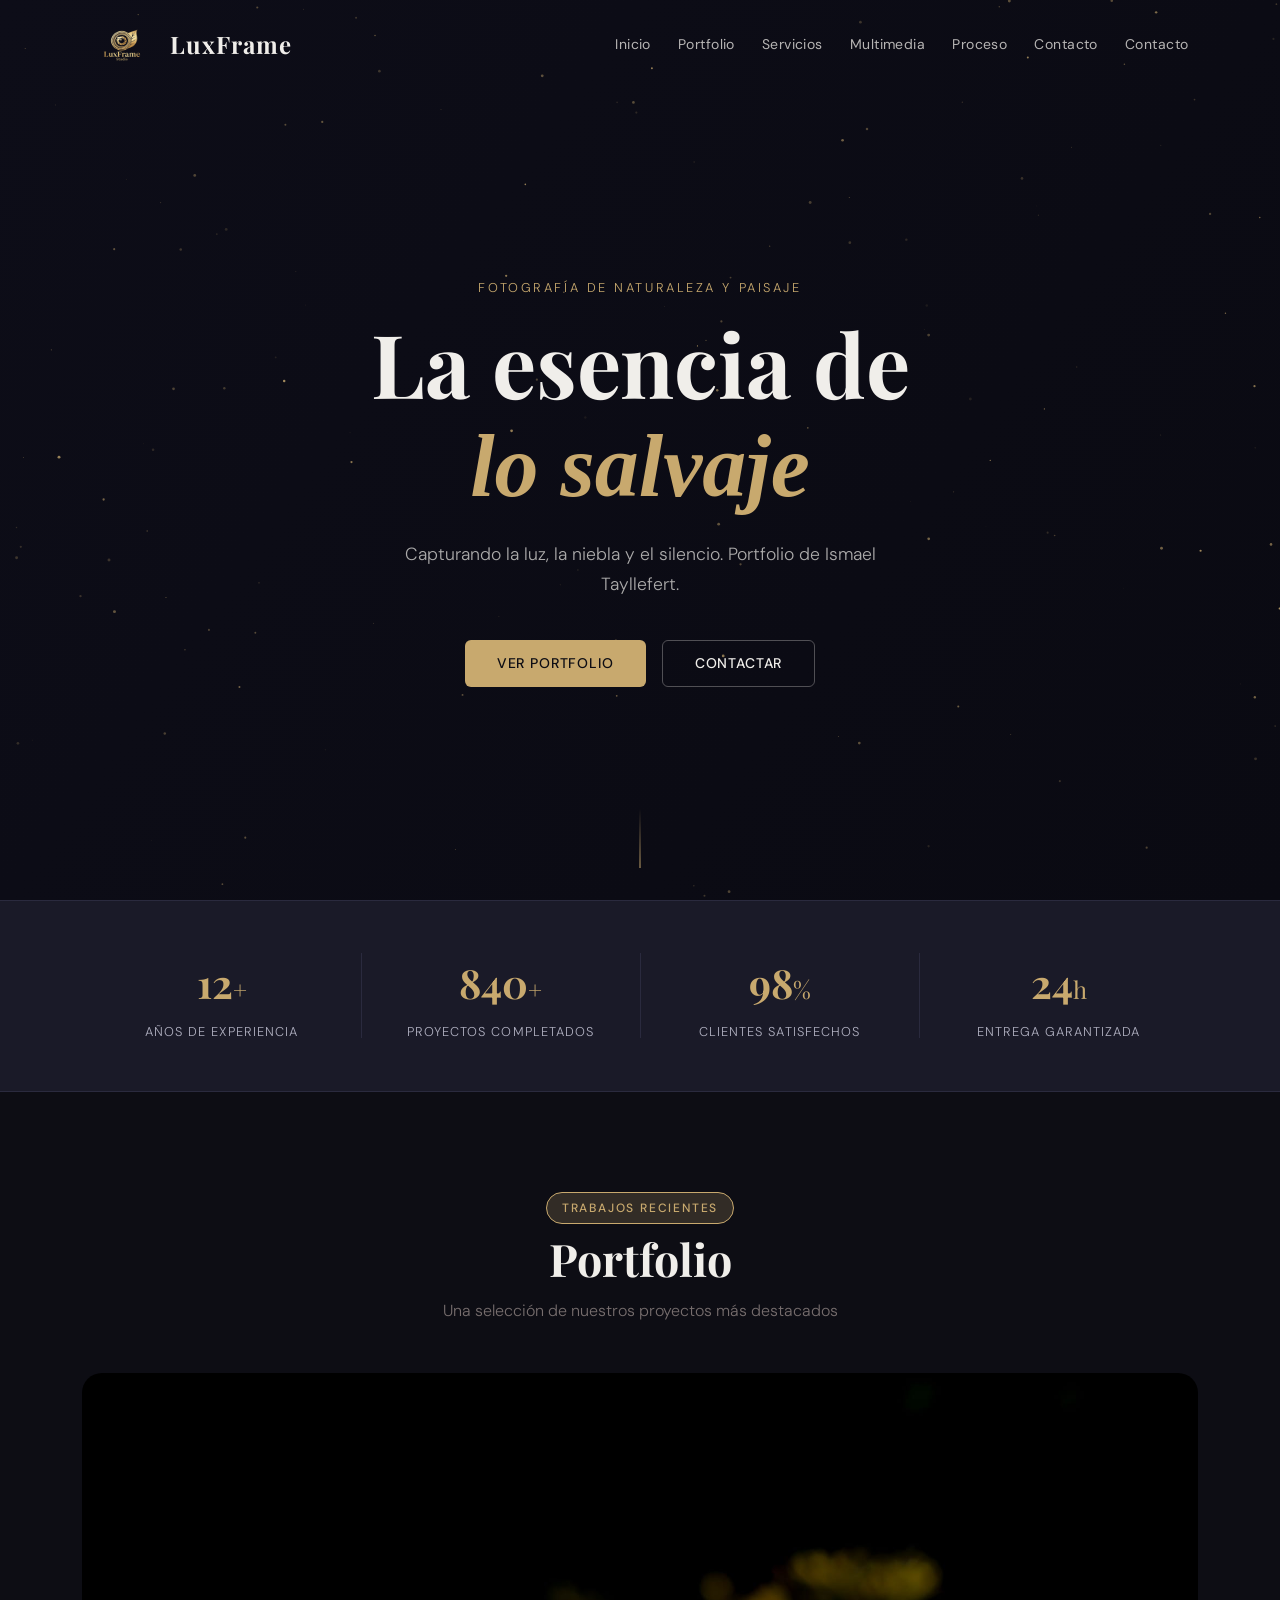
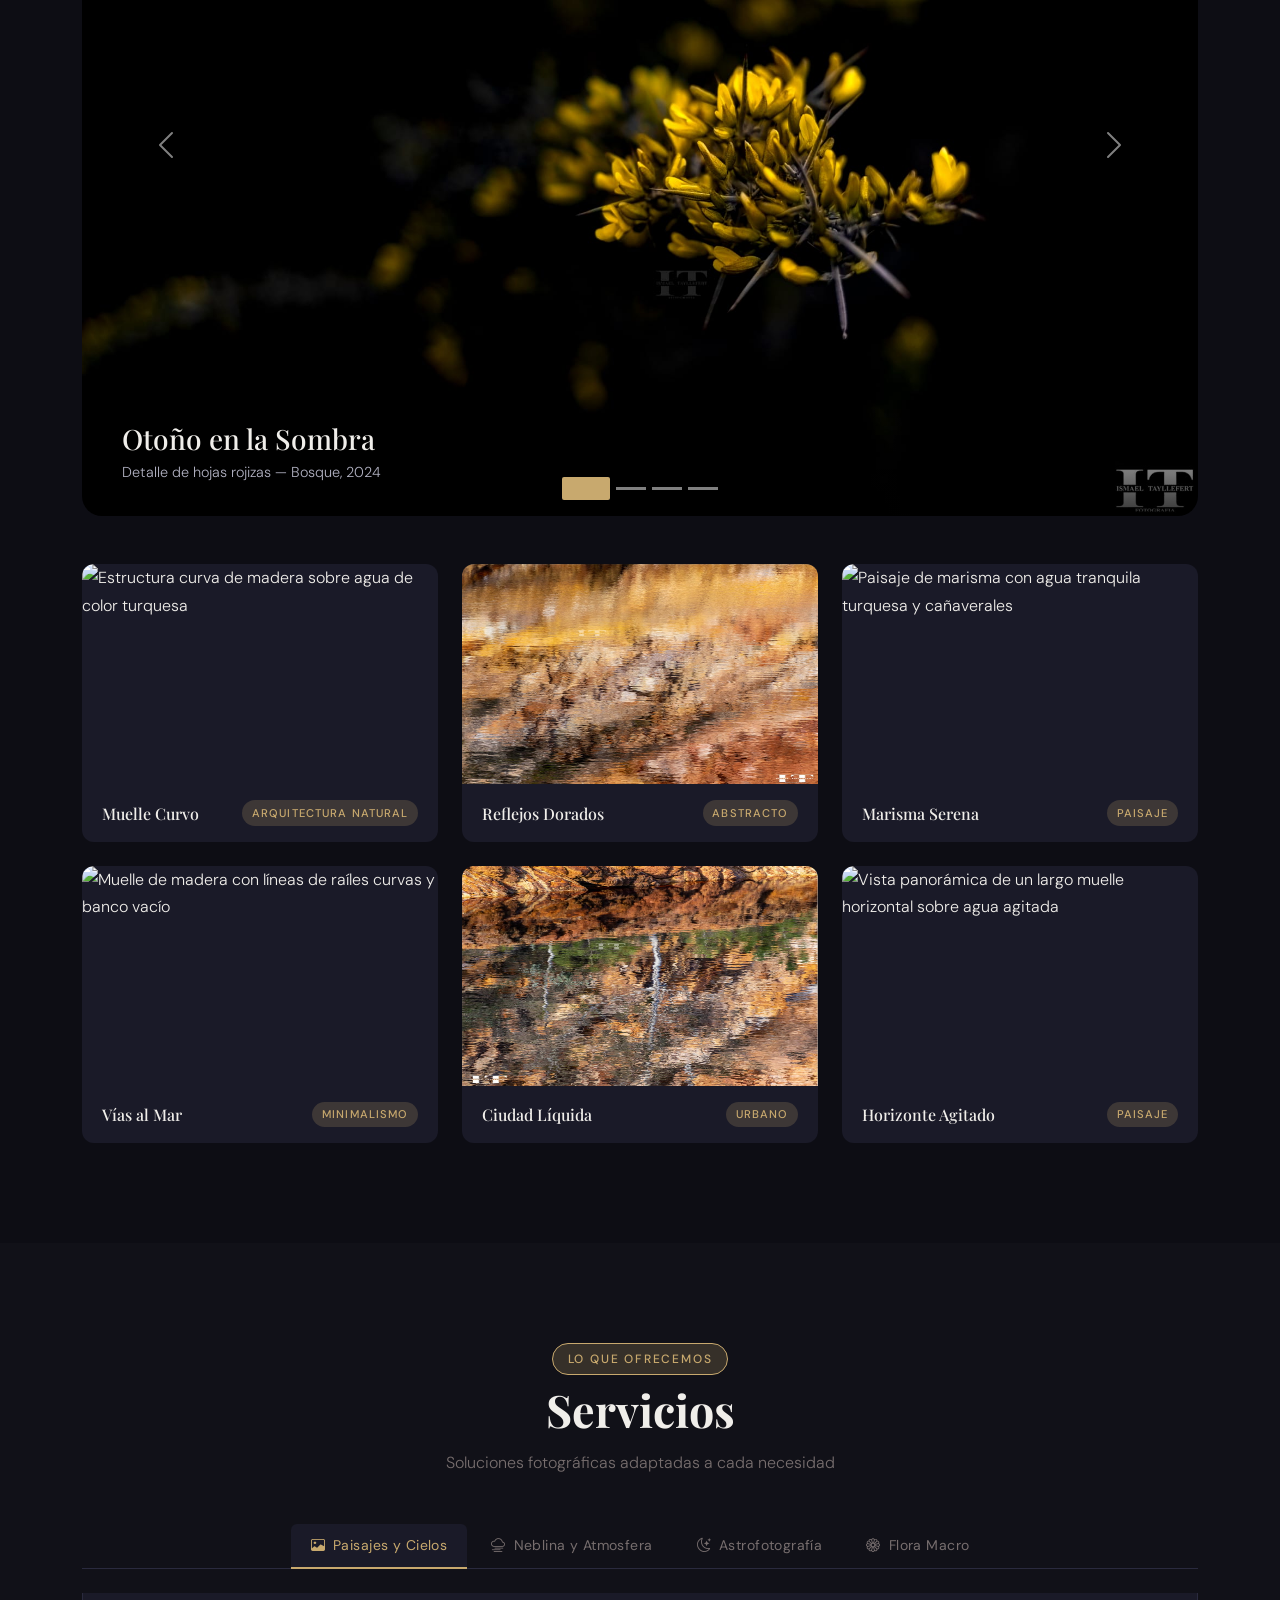
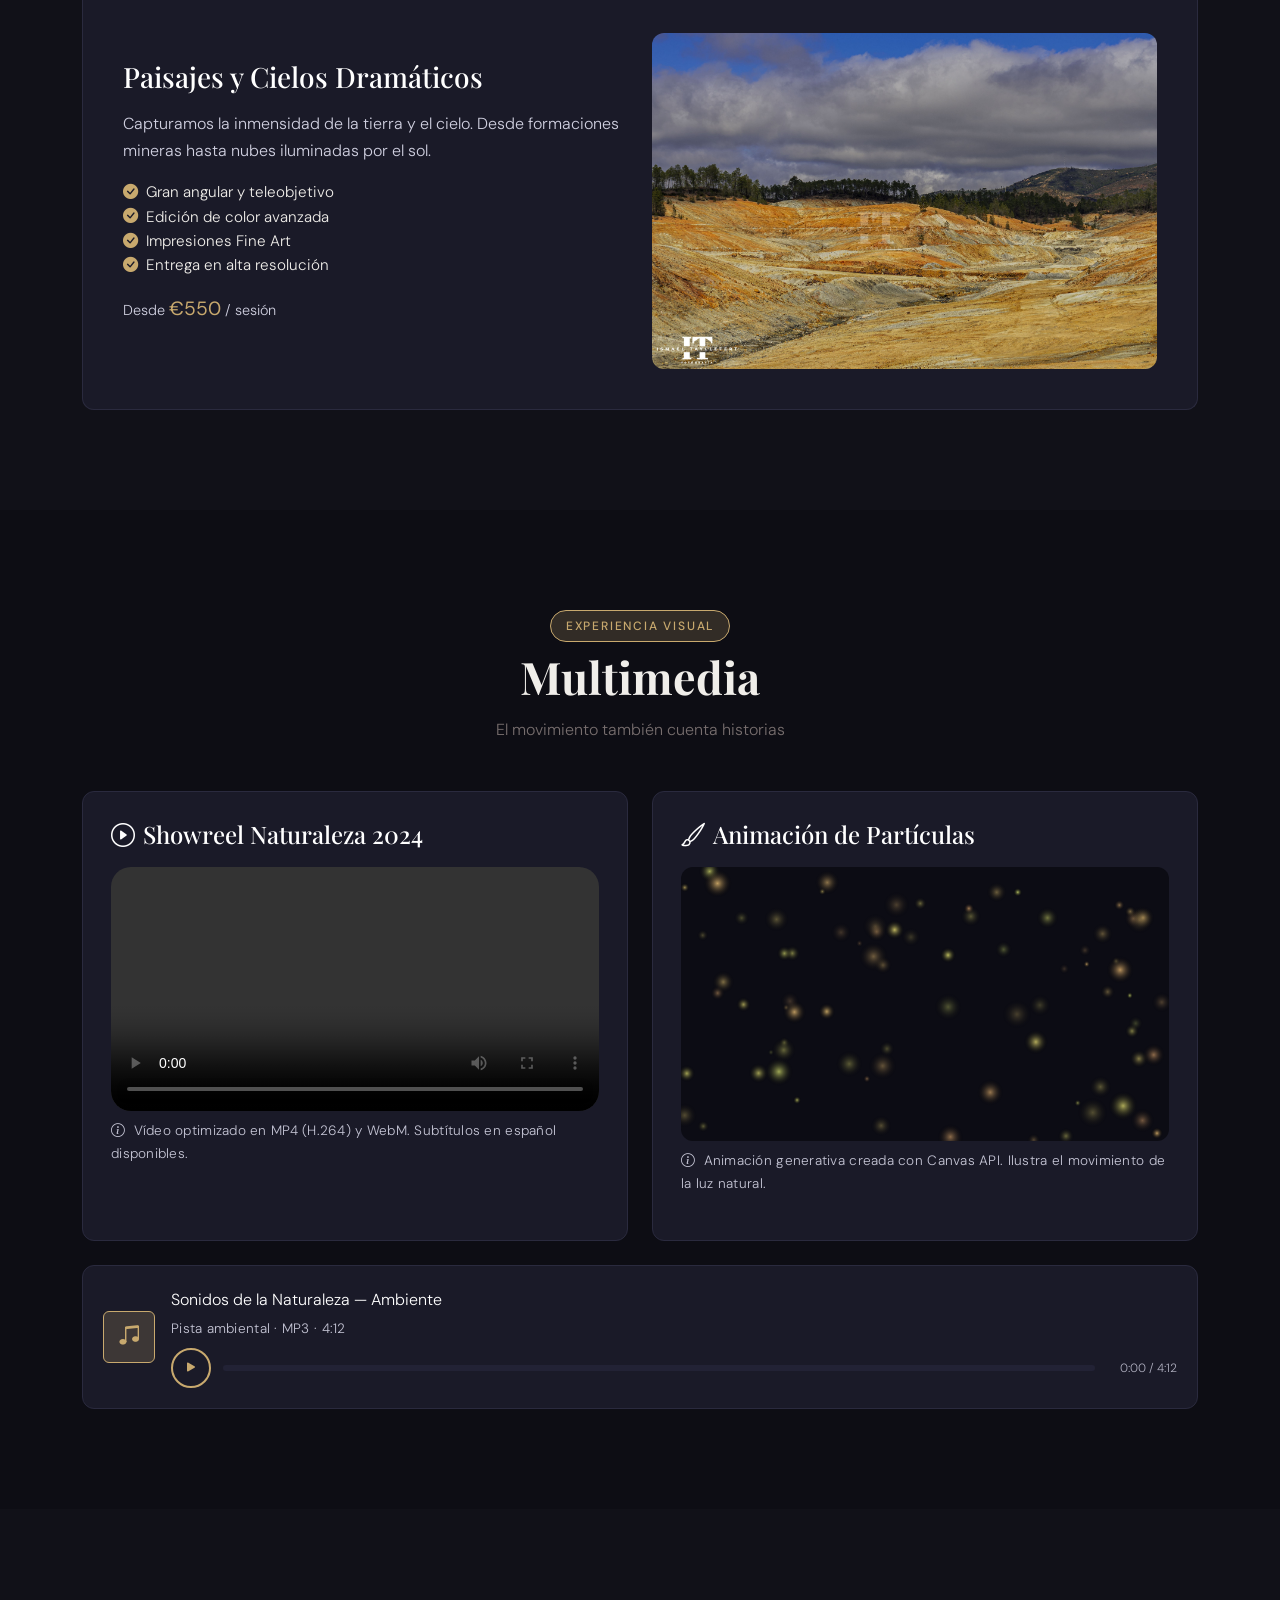
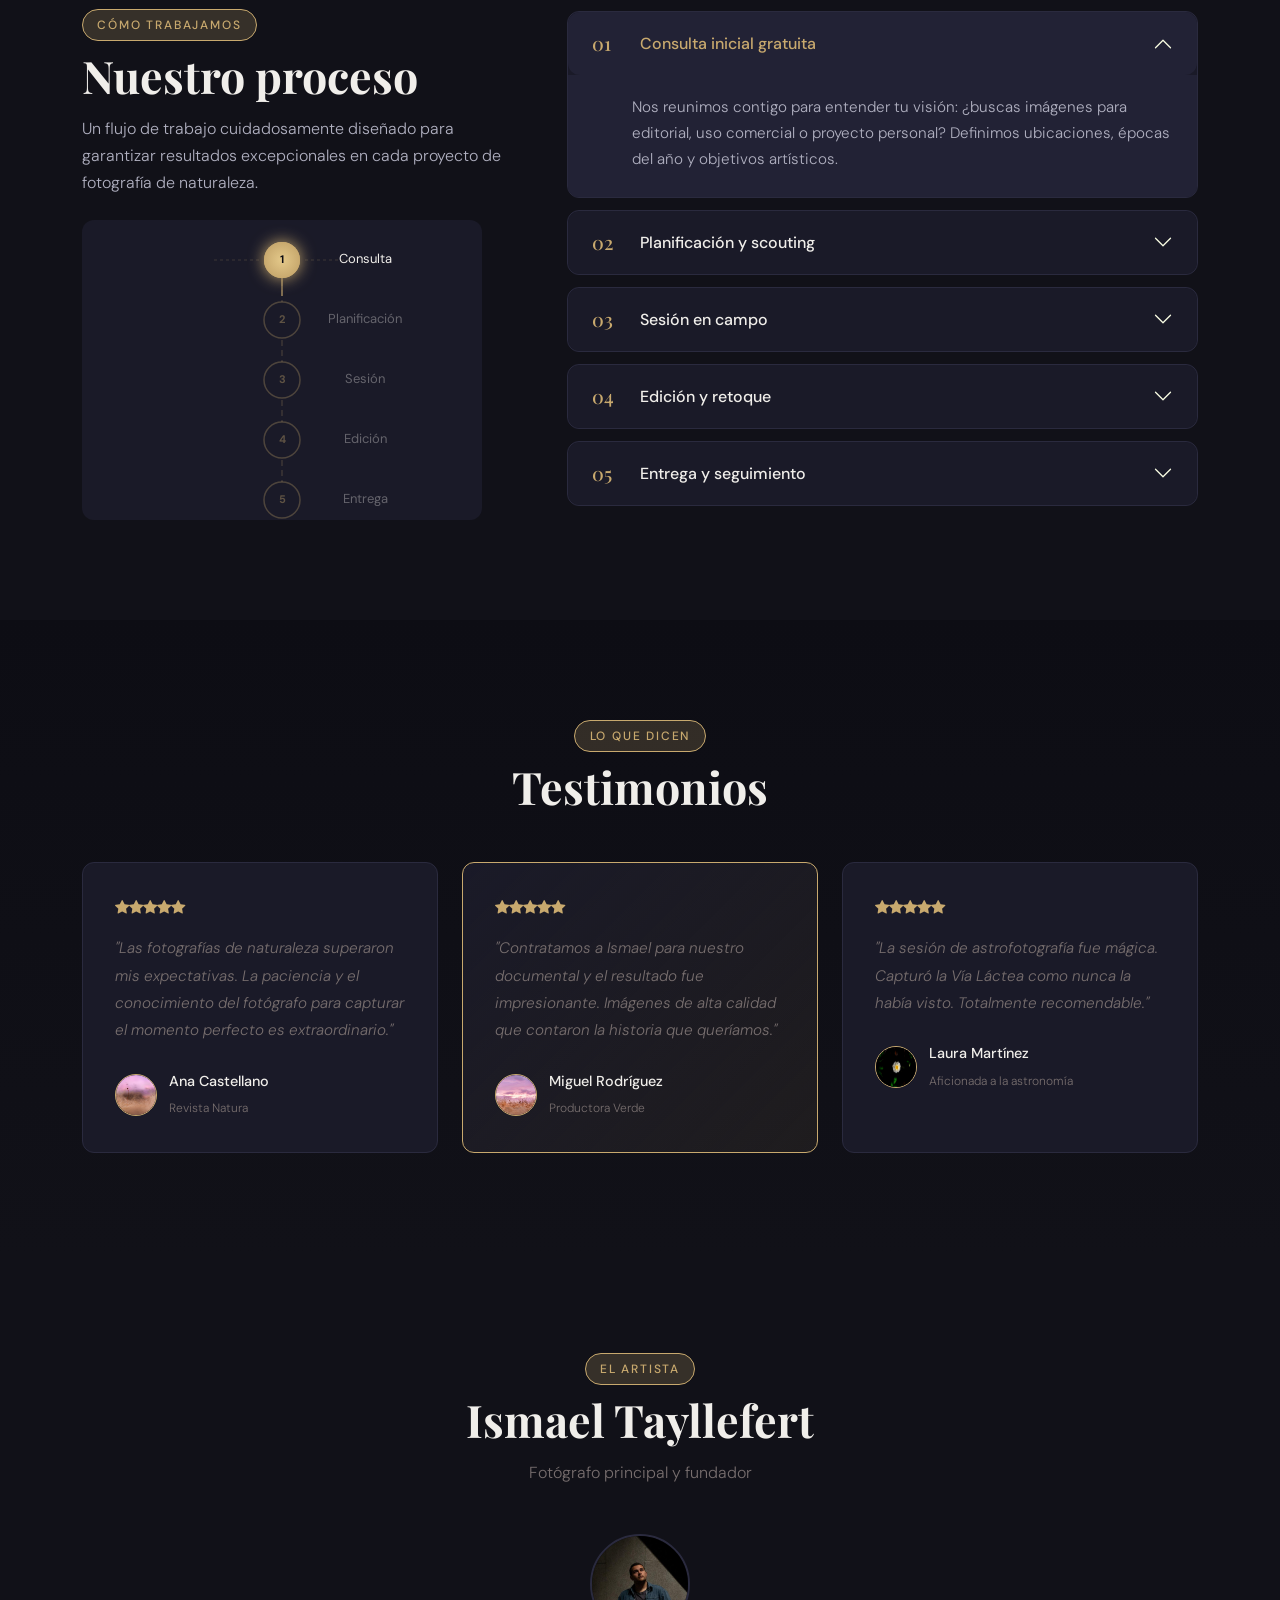
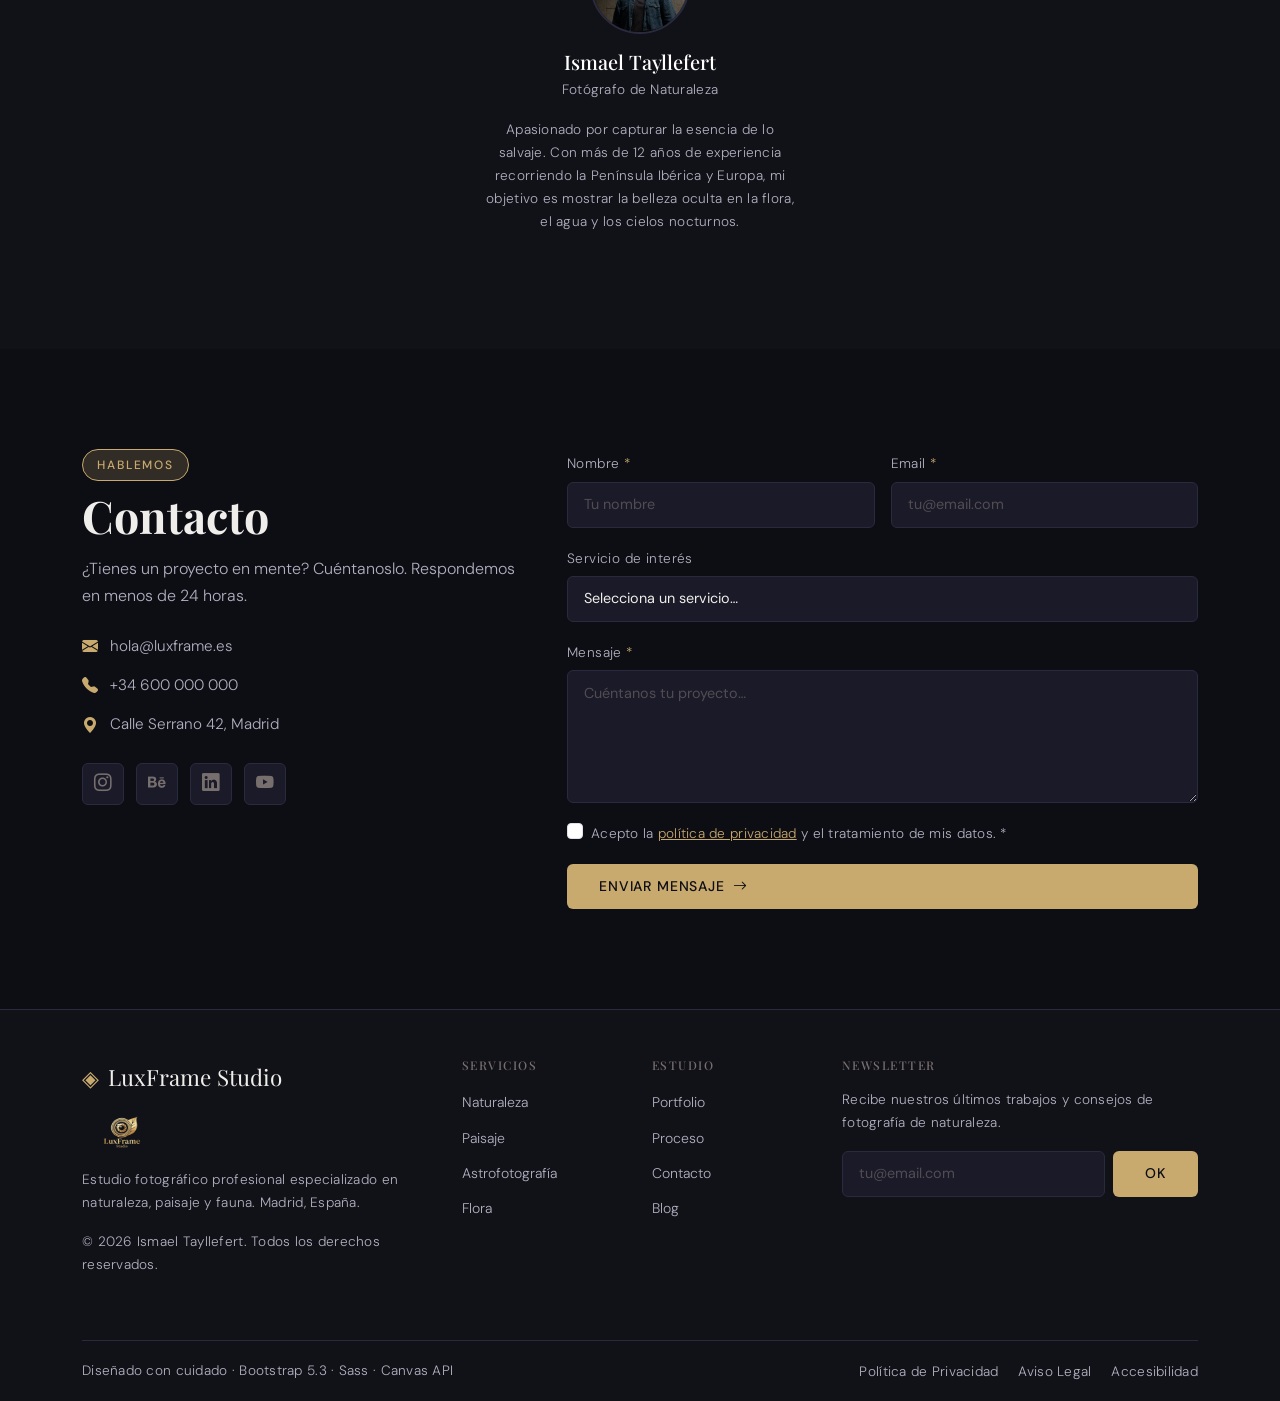
==== commit 4d64c6d0: "Update index.html" ====
--- a/index.html
+++ b/index.html
@@ -51,6 +51,7 @@
           <li class="nav-item"><a class="nav-link" href="#multimedia">Multimedia</a></li>
           <li class="nav-item"><a class="nav-link" href="#proceso">Proceso</a></li>
           <li class="nav-item"><a class="nav-link" href="#contacto">Contacto</a></li>
+          <li class="nav-item"><a class="nav-link" href="memoria.html">Contacto</a></li>
         </ul>
       </div>
     </div>
@@ -979,4 +980,4 @@
   </script>
 </body>
 
-</html>+</html>
--- a/css/custom.css
+++ b/css/custom.css
@@ -0,0 +1,1341 @@
+/* =============================================
+   LuxFrame Studio — Custom CSS
+   Autor: LuxFrame Studio
+   Descripción: Estilos personalizados que
+   complementan Bootstrap 5.3
+   ============================================= */
+
+/* --- VARIABLES DE COLOR (Design Tokens) --- */
+:root {
+  --color-bg: #0d0d14;
+  --color-bg-alt: #111118;
+  --color-surface: #1a1a28;
+  --color-surface-2: #222235;
+  --color-accent: #c8a96e;
+  --color-accent-light: #e4c98a;
+  --color-accent-dim: #c8a96e33;
+  --color-text: #f0eeea;
+  --color-text-muted: #776e6e;
+  --color-border: #2a2a3e;
+  --font-display: 'Playfair Display', Georgia, serif;
+  --font-body: 'DM Sans', system-ui, sans-serif;
+  --radius-sm: 6px;
+  --radius-md: 12px;
+  --radius-lg: 20px;
+  --transition: 0.3s cubic-bezier(0.4, 0, 0.2, 1);
+  --shadow-card: 0 4px 32px rgba(0, 0, 0, 0.5);
+  --shadow-hover: 0 12px 48px rgba(0, 0, 0, 0.7);
+}
+
+/* --- RESET Y BASE --- */
+*,
+*::before,
+*::after {
+  box-sizing: border-box;
+}
+
+html {
+  scroll-behavior: smooth;
+}
+
+body {
+  background-color: var(--color-bg);
+  color: var(--color-text);
+  font-family: var(--font-body);
+  font-weight: 300;
+  line-height: 1.7;
+  overflow-x: hidden;
+}
+
+h1,
+h2,
+h3,
+h4,
+h5,
+h6 {
+  font-family: var(--font-display);
+  color: var(--color-text);
+}
+
+a {
+  color: var(--color-accent);
+  transition: color var(--transition);
+}
+
+a:hover {
+  color: var(--color-accent-light);
+}
+
+img,
+svg,
+video,
+canvas {
+  display: block;
+  max-width: 100%;
+}
+
+/* --- SKIP LINK (Accesibilidad) --- */
+.skip-link {
+  position: absolute;
+  top: -100%;
+  left: 0;
+  background: var(--color-accent);
+  color: #000;
+  padding: .5rem 1rem;
+  z-index: 9999;
+  font-weight: 600;
+}
+
+.skip-link:focus {
+  top: 0;
+}
+
+/* --- SECCIONES --- */
+.section-lg {
+  padding: 100px 0;
+}
+
+.bg-dark-alt {
+  background-color: var(--color-bg-alt);
+}
+
+.section-tag {
+  display: inline-block;
+  font-size: .75rem;
+  font-weight: 500;
+  letter-spacing: .15em;
+  text-transform: uppercase;
+  color: var(--color-accent);
+  background: var(--color-accent-dim);
+  padding: .3rem .9rem;
+  border-radius: 100px;
+  border: 1px solid var(--color-accent);
+}
+
+.section-title {
+  font-size: clamp(2rem, 4vw, 2.8rem);
+  font-weight: 700;
+  color: var(--color-text);
+  margin-top: .5rem;
+  margin-bottom: .75rem;
+}
+
+.section-subtitle {
+  color: var(--color-text-muted);
+  max-width: 520px;
+  margin: 0 auto;
+}
+
+/* --- NAVBAR --- */
+#mainNav {
+  background: transparent;
+  transition: background var(--transition), backdrop-filter var(--transition), box-shadow var(--transition);
+  padding: 1.2rem 0;
+}
+
+#mainNav.scrolled {
+  background: rgba(13, 13, 20, 0.92);
+  backdrop-filter: blur(16px);
+  box-shadow: 0 2px 24px rgba(0, 0, 0, .5);
+  padding: .7rem 0;
+}
+
+.navbar-brand {
+  font-family: var(--font-display);
+  font-size: 1.5rem;
+  letter-spacing: .04em;
+  color: var(--color-text) !important;
+}
+
+.brand-icon {
+  color: var(--color-accent);
+  margin-right: .2rem;
+}
+
+.nav-link {
+  color: rgba(240, 238, 234, .75) !important;
+  font-size: .875rem;
+  font-weight: 400;
+  letter-spacing: .03em;
+  transition: color var(--transition);
+  padding: .4rem .6rem !important;
+}
+
+.nav-link:hover,
+.nav-link:focus {
+  color: var(--color-accent) !important;
+}
+
+/* --- HERO --- */
+.hero-section {
+  position: relative;
+  min-height: 100vh;
+  background: var(--color-bg);
+  overflow: hidden;
+}
+
+#heroCanvas {
+  position: absolute;
+  inset: 0;
+  width: 100%;
+  height: 100%;
+  z-index: 0;
+}
+
+.hero-content {
+  position: relative;
+  z-index: 2;
+  padding: 8rem 1rem 4rem;
+}
+
+.hero-eyebrow {
+  font-size: .8rem;
+  letter-spacing: .2em;
+  text-transform: uppercase;
+  color: var(--color-accent);
+  margin-bottom: 1rem;
+}
+
+.hero-title {
+  font-size: clamp(3rem, 7vw, 5.5rem);
+  font-weight: 700;
+  line-height: 1.1;
+  margin-bottom: 1.5rem;
+}
+
+.hero-title em {
+  font-style: italic;
+  color: var(--color-accent);
+}
+
+.hero-subtitle {
+  font-size: 1.1rem;
+  color: rgba(240, 238, 234, .7);
+  max-width: 500px;
+  margin: 0 auto 2.5rem;
+}
+
+.hero-scroll-indicator {
+  position: absolute;
+  bottom: 2rem;
+  left: 50%;
+  transform: translateX(-50%);
+  z-index: 2;
+}
+
+.hero-scroll-indicator span {
+  display: block;
+  width: 1px;
+  height: 60px;
+  background: linear-gradient(to bottom, transparent, var(--color-accent));
+  animation: scrollPulse 2s ease-in-out infinite;
+  margin: 0 auto;
+}
+
+@keyframes scrollPulse {
+
+  0%,
+  100% {
+    opacity: 0;
+    transform: scaleY(0.5) translateY(-10px);
+  }
+
+  50% {
+    opacity: 1;
+    transform: scaleY(1) translateY(0);
+  }
+}
+
+/* Entrada animada */
+.animate-in {
+  opacity: 0;
+  transform: translateY(30px);
+  animation: fadeUp 0.8s ease forwards;
+}
+
+@keyframes fadeUp {
+  to {
+    opacity: 1;
+    transform: translateY(0);
+  }
+}
+
+/* --- BOTONES PERSONALIZADOS --- */
+.btn-lux {
+  display: inline-flex;
+  align-items: center;
+  font-family: var(--font-body);
+  font-size: .875rem;
+  font-weight: 500;
+  letter-spacing: .06em;
+  text-transform: uppercase;
+  padding: .75rem 2rem;
+  border-radius: var(--radius-sm);
+  transition: all var(--transition);
+  text-decoration: none;
+}
+
+.btn-lux-primary {
+  background: var(--color-accent);
+  color: #0d0d14;
+  border: none;
+}
+
+.btn-lux-primary:hover,
+.btn-lux-primary:focus {
+  background: var(--color-accent-light);
+  color: #0d0d14;
+  transform: translateY(-2px);
+  box-shadow: 0 8px 24px rgba(200, 169, 110, .3);
+}
+
+.btn-lux-outline {
+  background: transparent;
+  color: var(--color-text);
+  border: 1px solid rgba(240, 238, 234, .3);
+}
+
+.btn-lux-outline:hover,
+.btn-lux-outline:focus {
+  border-color: var(--color-accent);
+  color: var(--color-accent);
+  transform: translateY(-2px);
+}
+
+/* --- STATS --- */
+.stats-strip {
+  background: var(--color-surface);
+  border-top: 1px solid var(--color-border);
+  border-bottom: 1px solid var(--color-border);
+}
+
+.stat-item {
+  padding: 1.5rem 1rem;
+  position: relative;
+}
+
+.stat-item+.stat-item::before {
+  content: '';
+  position: absolute;
+  left: 0;
+  top: 20%;
+  height: 60%;
+  width: 1px;
+  background: var(--color-border);
+}
+
+.stat-number {
+  font-family: var(--font-display);
+  font-size: 2.5rem;
+  font-weight: 700;
+  color: var(--color-accent);
+}
+
+.stat-unit {
+  font-family: var(--font-display);
+  font-size: 1.5rem;
+  color: var(--color-accent);
+}
+
+.stat-label {
+  font-size: .8rem;
+  color: var(--color-text-muted);
+  text-transform: uppercase;
+  letter-spacing: .08em;
+  margin-top: .25rem;
+  margin-bottom: 0;
+}
+
+/* --- CARRUSEL PERSONALIZADO --- */
+.rounded-lux {
+  border-radius: var(--radius-lg);
+  overflow: hidden;
+}
+
+.carousel-img-wrap {
+  height: 480px;
+  display: flex;
+  align-items: center;
+  justify-content: center;
+  overflow: hidden;
+}
+
+.carousel-svg-img {
+  width: 100%;
+  height: 100%;
+  object-fit: cover;
+}
+
+.carousel-caption {
+  background: linear-gradient(to top, rgba(0, 0, 0, .8) 0%, transparent 100%);
+  bottom: 0;
+  left: 0;
+  right: 0;
+  text-align: left;
+  padding: 2rem 2.5rem;
+  border-radius: 0 0 var(--radius-lg) var(--radius-lg);
+}
+
+.carousel-caption h3 {
+  font-size: 1.75rem;
+  margin-bottom: .25rem;
+}
+
+.carousel-caption p {
+  font-size: .9rem;
+  color: rgba(255, 255, 255, .7);
+  margin-bottom: 0;
+}
+
+.carousel-indicators button {
+  width: 32px;
+  height: 3px;
+  border-radius: 2px;
+  background: rgba(255, 255, 255, .4);
+  border: none;
+}
+
+.carousel-indicators .active {
+  background: var(--color-accent);
+  width: 48px;
+}
+
+/* --- PORTFOLIO CARDS --- */
+.portfolio-card {
+  position: relative;
+  border-radius: var(--radius-md);
+  overflow: hidden;
+  cursor: pointer;
+  transition: transform var(--transition), box-shadow var(--transition);
+  background: var(--color-surface);
+}
+
+.portfolio-card:hover {
+  transform: translateY(-6px);
+  box-shadow: var(--shadow-hover);
+}
+
+.portfolio-card:focus-within {
+  outline: 2px solid var(--color-accent);
+  outline-offset: 2px;
+}
+
+.portfolio-card-img {
+  height: 220px;
+  overflow: hidden;
+}
+
+.portfolio-card-img svg {
+  width: 100%;
+  height: 100%;
+  transition: transform 0.5s ease;
+}
+
+.portfolio-card:hover .portfolio-card-img svg {
+  transform: scale(1.05);
+}
+
+.portfolio-card-body {
+  padding: 1rem 1.25rem;
+  display: flex;
+  align-items: center;
+  justify-content: space-between;
+}
+
+.portfolio-card-body h4 {
+  font-size: 1rem;
+  font-weight: 500;
+  margin-bottom: 0;
+  color: var(--color-text);
+}
+
+.portfolio-tag {
+  font-size: .7rem;
+  font-weight: 500;
+  letter-spacing: .1em;
+  text-transform: uppercase;
+  color: var(--color-accent);
+  background: var(--color-accent-dim);
+  padding: .2rem .6rem;
+  border-radius: 100px;
+}
+
+.portfolio-card-overlay {
+  position: absolute;
+  inset: 0;
+  background: rgba(13, 13, 20, .6);
+  display: flex;
+  align-items: center;
+  justify-content: center;
+  opacity: 0;
+  transition: opacity var(--transition);
+}
+
+.portfolio-card-overlay i {
+  font-size: 2rem;
+  color: var(--color-accent);
+}
+
+.portfolio-card:hover .portfolio-card-overlay {
+  opacity: 1;
+}
+
+/* --- MODAL --- */
+.modal-lux {
+  background: var(--color-surface);
+  border: 1px solid var(--color-border);
+  border-radius: var(--radius-lg);
+}
+
+.modal-lux .modal-title {
+  font-family: var(--font-display);
+  color: var(--color-text);
+}
+
+.badge-lux {
+  display: inline-block;
+  font-size: .7rem;
+  font-weight: 500;
+  letter-spacing: .08em;
+  color: var(--color-text-muted);
+  background: var(--color-surface-2);
+  padding: .2rem .6rem;
+  border-radius: var(--radius-sm);
+  border: 1px solid var(--color-border);
+}
+
+/* --- TABS SERVICIOS --- */
+.tabs-lux {
+  border-bottom: 1px solid var(--color-border);
+  gap: .25rem;
+}
+
+.tabs-lux .nav-link {
+  color: var(--color-text-muted) !important;
+  background: transparent;
+  border: none;
+  border-radius: var(--radius-sm) var(--radius-sm) 0 0;
+  padding: .6rem 1.25rem !important;
+  font-size: .875rem;
+  transition: all var(--transition);
+}
+
+.tabs-lux .nav-link:hover {
+  color: var(--color-text) !important;
+  background: var(--color-surface);
+}
+
+.tabs-lux .nav-link.active {
+  color: var(--color-accent) !important;
+  background: var(--color-surface);
+  border-bottom: 2px solid var(--color-accent);
+}
+
+.tab-content-lux {
+  background: var(--color-surface);
+  border: 1px solid var(--color-border);
+  border-top: none;
+  border-radius: 0 0 var(--radius-md) var(--radius-md);
+  padding: 2.5rem;
+}
+
+.service-features {
+  list-style: none;
+  padding: 0;
+  margin: 0;
+}
+
+/* FIX: Mejor contraste para listas de servicios */
+.service-features li {
+  color: var(--color-text) !important;
+  /* #f0eeea en vez de #888898 */
+  font-size: 0.95rem;
+}
+
+.service-features li i {
+  color: var(--color-accent) !important;
+  /* Iconos dorados */
+}
+
+.service-img-wrap {
+  border-radius: var(--radius-md);
+  overflow: hidden;
+  display: flex;
+  align-items: center;
+  justify-content: center;
+}
+
+.text-accent {
+  color: var(--color-accent) !important;
+}
+
+.price-tag {
+  font-size: .9rem;
+  color: var(--color-text-muted);
+}
+
+.price-tag strong {
+  color: var(--color-accent);
+  font-size: 1.2rem;
+}
+
+/* --- MULTIMEDIA --- */
+.multimedia-card {
+  background: var(--color-surface);
+  border: 1px solid var(--color-border);
+  border-radius: var(--radius-md);
+  padding: 1.75rem;
+  height: 100%;
+}
+
+.video-wrapper {
+  position: relative;
+}
+
+.video-placeholder {
+  background: linear-gradient(135deg, var(--color-surface) 0%, var(--color-surface-2) 100%);
+  aspect-ratio: 16 / 9;
+  display: flex;
+  flex-direction: column;
+  align-items: center;
+  justify-content: center;
+  cursor: pointer;
+  transition: background var(--transition);
+}
+
+.video-placeholder:hover {
+  background: var(--color-surface-2);
+}
+
+.video-play-icon {
+  width: 72px;
+  height: 72px;
+  background: var(--color-accent);
+  border-radius: 50%;
+  display: flex;
+  align-items: center;
+  justify-content: center;
+  transition: transform var(--transition), box-shadow var(--transition);
+}
+
+.video-placeholder:hover .video-play-icon {
+  transform: scale(1.1);
+  box-shadow: 0 0 32px rgba(200, 169, 110, .4);
+}
+
+.video-play-icon i {
+  font-size: 1.75rem;
+  color: #0d0d14;
+  margin-left: 4px;
+}
+
+#particleCanvas {
+  background: var(--color-bg);
+  border-radius: var(--radius-md);
+  aspect-ratio: 16 / 9;
+}
+
+.audio-card {
+  background: var(--color-surface);
+  border: 1px solid var(--color-border);
+  border-radius: var(--radius-md);
+  padding: 1.5rem;
+}
+
+.audio-icon {
+  width: 52px;
+  height: 52px;
+  background: var(--color-accent-dim);
+  border: 1px solid var(--color-accent);
+  border-radius: var(--radius-sm);
+  display: flex;
+  align-items: center;
+  justify-content: center;
+  flex-shrink: 0;
+  color: var(--color-accent);
+  font-size: 1.4rem;
+}
+
+audio {
+  filter: invert(0);
+  accent-color: var(--color-accent);
+  height: 36px;
+}
+
+/* --- ACORDEÓN PROCESO --- */
+.accordion-lux .accordion-item {
+  background: var(--color-surface);
+  border: 1px solid var(--color-border);
+  border-radius: var(--radius-md) !important;
+  margin-bottom: .75rem;
+  overflow: hidden;
+}
+
+.accordion-lux .accordion-button {
+  background: var(--color-surface);
+  color: var(--color-text);
+  font-family: var(--font-body);
+  font-weight: 500;
+  font-size: 1rem;
+  gap: 1rem;
+  box-shadow: none;
+  border-radius: var(--radius-md) !important;
+  padding: 1.25rem 1.5rem;
+}
+
+.accordion-lux .accordion-button:not(.collapsed) {
+  background: var(--color-surface-2);
+  color: var(--color-accent);
+}
+
+.accordion-lux .accordion-button::after {
+  filter: invert(1) sepia(1) hue-rotate(10deg) saturate(0.5);
+}
+
+.accordion-lux .accordion-button:focus {
+  box-shadow: 0 0 0 3px rgba(200, 169, 110, .3);
+}
+
+.accordion-step {
+  font-family: var(--font-display);
+  font-size: 1.2rem;
+  color: var(--color-accent);
+  min-width: 2rem;
+}
+
+.accordion-lux .accordion-body {
+  background: var(--color-surface-2);
+  color: var(--color-text-muted);
+  padding: 1.25rem 1.5rem 1.5rem 4rem;
+  font-size: .95rem;
+}
+
+/* --- TESTIMONIOS --- */
+.testimonials-section {
+  background: linear-gradient(180deg, var(--color-bg) 0%, var(--color-bg-alt) 100%);
+}
+
+.testimonial-card {
+  background: var(--color-surface);
+  border: 1px solid var(--color-border);
+  border-radius: var(--radius-md);
+  padding: 2rem;
+  margin: 0;
+  transition: transform var(--transition), box-shadow var(--transition);
+  height: 100%;
+}
+
+.testimonial-card:hover {
+  transform: translateY(-4px);
+  box-shadow: var(--shadow-card);
+}
+
+.testimonial-card.featured {
+  border-color: var(--color-accent);
+  background: linear-gradient(135deg, var(--color-surface) 0%, rgba(200, 169, 110, .08) 100%);
+}
+
+.testimonial-card p {
+  color: var(--color-text-muted);
+  font-style: italic;
+  line-height: 1.8;
+  font-size: .95rem;
+}
+
+.stars {
+  color: var(--color-accent);
+  font-size: .9rem;
+}
+
+.testimonial-author {
+  display: flex;
+  align-items: center;
+  gap: .75rem;
+  margin-top: 1.5rem;
+}
+
+.author-avatar {
+  width: 42px;
+  height: 42px;
+  background: var(--color-accent-dim);
+  border: 1px solid var(--color-accent);
+  border-radius: 50%;
+  display: flex;
+  align-items: center;
+  justify-content: center;
+  font-size: .8rem;
+  font-weight: 600;
+  color: var(--color-accent);
+  flex-shrink: 0;
+}
+
+.testimonial-author cite {
+  font-style: normal;
+  font-weight: 500;
+  color: var(--color-text);
+  display: block;
+  font-size: .9rem;
+}
+
+.testimonial-author span {
+  font-size: .75rem;
+  color: var(--color-text-muted);
+}
+
+/* --- EQUIPO --- */
+.team-card {
+  cursor: default;
+  transition: transform var(--transition);
+}
+
+.team-card:hover {
+  transform: translateY(-4px);
+}
+
+.team-avatar {
+  width: 100px;
+  height: 100px;
+  border-radius: 50%;
+  overflow: hidden;
+  margin: 0 auto;
+  border: 2px solid var(--color-border);
+  transition: border-color var(--transition);
+}
+
+.team-card:hover .team-avatar {
+  border-color: var(--color-accent);
+}
+
+/* --- PROCESO CANVAS --- */
+#processCanvas {
+  border-radius: var(--radius-md);
+  background: var(--color-surface);
+}
+
+/* --- FORMULARIO CONTACTO --- */
+.form-label {
+  font-size: .85rem;
+  color: var(--color-text-muted);
+  letter-spacing: .03em;
+  margin-bottom: .4rem;
+}
+
+.form-label span {
+  color: var(--color-accent);
+}
+
+.form-control-lux,
+.form-select.form-control-lux {
+  background: var(--color-surface);
+  border: 1px solid var(--color-border);
+  border-radius: var(--radius-sm);
+  color: var(--color-text);
+  font-size: .9rem;
+  padding: .7rem 1rem;
+  transition: border-color var(--transition), box-shadow var(--transition);
+}
+
+.form-control-lux::placeholder {
+  color: var(--color-text-muted);
+  opacity: .6;
+}
+
+.form-control-lux:focus,
+.form-select.form-control-lux:focus {
+  background: var(--color-surface-2);
+  border-color: var(--color-accent);
+  color: var(--color-text);
+  box-shadow: 0 0 0 3px rgba(200, 169, 110, .2);
+  outline: none;
+}
+
+.form-select.form-control-lux option {
+  background: var(--color-surface);
+  color: var(--color-text);
+}
+
+.form-check-input:checked {
+  background-color: var(--color-accent);
+  border-color: var(--color-accent);
+}
+
+.form-check-input:focus {
+  box-shadow: 0 0 0 3px rgba(200, 169, 110, .25);
+}
+
+.contact-info li {
+  margin-bottom: .75rem;
+}
+
+.contact-link {
+  display: inline-flex;
+  align-items: center;
+  gap: .75rem;
+  color: var(--color-text-muted);
+  text-decoration: none;
+  font-size: .95rem;
+  transition: color var(--transition);
+}
+
+.contact-link:hover {
+  color: var(--color-accent);
+}
+
+.contact-link i {
+  color: var(--color-accent);
+  font-size: 1rem;
+}
+
+.social-links {
+  display: flex;
+  gap: .75rem;
+}
+
+.social-btn {
+  width: 42px;
+  height: 42px;
+  background: var(--color-surface);
+  border: 1px solid var(--color-border);
+  border-radius: var(--radius-sm);
+  display: flex;
+  align-items: center;
+  justify-content: center;
+  color: var(--color-text-muted);
+  font-size: 1.1rem;
+  transition: all var(--transition);
+  text-decoration: none;
+}
+
+.social-btn:hover,
+.social-btn:focus {
+  background: var(--color-accent-dim);
+  border-color: var(--color-accent);
+  color: var(--color-accent);
+  transform: translateY(-2px);
+}
+
+.alert-lux {
+  background: rgba(40, 180, 100, .12);
+  border: 1px solid rgba(40, 180, 100, .4);
+  color: #80f0a0;
+  border-radius: var(--radius-md);
+}
+
+/* --- FOOTER --- */
+.site-footer {
+  background: var(--color-bg-alt);
+  border-top: 1px solid var(--color-border);
+}
+
+.footer-brand {
+  font-family: var(--font-display);
+  font-size: 1.4rem;
+  color: var(--color-text);
+  text-decoration: none;
+  display: inline-block;
+}
+
+.footer-heading {
+  font-size: .75rem;
+  font-weight: 500;
+  letter-spacing: .12em;
+  text-transform: uppercase;
+  color: var(--color-text-muted);
+  margin-bottom: 1rem;
+}
+
+.footer-links {
+  list-style: none;
+  padding: 0;
+  margin: 0;
+}
+
+.footer-links li {
+  margin-bottom: .5rem;
+}
+
+.footer-links a {
+  color: var(--color-text-muted);
+  text-decoration: none;
+  font-size: .875rem;
+  transition: color var(--transition);
+}
+
+.footer-links a:hover {
+  color: var(--color-accent);
+}
+
+.footer-bottom {
+  border-top: 1px solid var(--color-border);
+}
+
+.footer-bottom a {
+  text-decoration: none;
+  transition: color var(--transition);
+}
+
+.footer-bottom a:hover {
+  color: var(--color-accent);
+}
+
+/* --- BACK TO TOP --- */
+.back-to-top {
+  position: fixed;
+  bottom: 2rem;
+  right: 2rem;
+  width: 48px;
+  height: 48px;
+  background: var(--color-surface);
+  border: 1px solid var(--color-border);
+  border-radius: var(--radius-sm);
+  color: var(--color-text);
+  display: flex;
+  align-items: center;
+  justify-content: center;
+  font-size: 1.2rem;
+  cursor: pointer;
+  opacity: 0;
+  transform: translateY(20px);
+  transition: all var(--transition);
+  z-index: 1000;
+}
+
+.back-to-top.visible {
+  opacity: 1;
+  transform: translateY(0);
+}
+
+.back-to-top:hover,
+.back-to-top:focus {
+  background: var(--color-accent);
+  border-color: var(--color-accent);
+  color: #0d0d14;
+}
+
+/* --- ANIMACIONES KEYFRAMES --- */
+@keyframes float {
+
+  0%,
+  100% {
+    transform: translateY(0);
+  }
+
+  50% {
+    transform: translateY(-12px);
+  }
+}
+
+@keyframes rotateGlow {
+  from {
+    transform: rotate(0deg);
+  }
+
+  to {
+    transform: rotate(360deg);
+  }
+}
+
+@keyframes pulseAccent {
+
+  0%,
+  100% {
+    opacity: .4;
+    transform: scale(1);
+  }
+
+  50% {
+    opacity: .8;
+    transform: scale(1.05);
+  }
+}
+
+/* --- SCROLL REVEAL --- */
+.reveal {
+  opacity: 0;
+  transform: translateY(32px);
+  transition: opacity 0.7s ease, transform 0.7s ease;
+}
+
+.reveal.visible {
+  opacity: 1;
+  transform: translateY(0);
+}
+
+/* --- RESPONSIVE --- */
+@media (max-width: 991px) {
+  .hero-title {
+    font-size: clamp(2.5rem, 8vw, 4rem);
+  }
+
+  .carousel-img-wrap {
+    height: 320px;
+  }
+
+  .tab-content-lux {
+    padding: 1.5rem;
+  }
+}
+
+@media (max-width: 767px) {
+  .section-lg {
+    padding: 70px 0;
+  }
+
+  .hero-section {
+    min-height: 100svh;
+  }
+
+  .stats-strip .stat-item+.stat-item::before {
+    display: none;
+  }
+
+  .carousel-img-wrap {
+    height: 260px;
+  }
+
+  .testimonial-card {
+    padding: 1.5rem;
+  }
+
+  .back-to-top {
+    bottom: 1.25rem;
+    right: 1.25rem;
+  }
+}
+
+@media (max-width: 575px) {
+  .hero-title {
+    font-size: 2.4rem;
+  }
+
+  .section-title {
+    font-size: 1.9rem;
+  }
+
+  .tabs-lux .nav-link {
+    font-size: .78rem;
+    padding: .5rem .7rem !important;
+  }
+}
+
+/* --- ACCESIBILIDAD: FOCO VISIBLE --- */
+:focus-visible {
+  outline: 2px solid var(--color-accent);
+  outline-offset: 3px;
+  border-radius: 2px;
+}
+
+/* Modo de movimiento reducido */
+@media (prefers-reduced-motion: reduce) {
+
+  *,
+  *::before,
+  *::after {
+    animation-duration: 0.01ms !important;
+    animation-iteration-count: 1 !important;
+    transition-duration: 0.01ms !important;
+  }
+
+  html {
+    scroll-behavior: auto;
+  }
+}
+
+.custom-audio-player {
+  background: var(--color-surface);
+  border: 1px solid var(--color-border);
+  border-radius: var(--radius-md);
+  padding: 1.25rem;
+}
+
+.audio-controls {
+  display: flex;
+  align-items: center;
+  gap: 0.75rem;
+  margin-top: 0.5rem;
+}
+
+.btn-audio-play {
+  background: transparent;
+  border: 2px solid var(--color-accent);
+  border-radius: 50%;
+  width: 40px;
+  height: 40px;
+  color: var(--color-accent);
+  display: flex;
+  align-items: center;
+  justify-content: center;
+  cursor: pointer;
+  transition: all var(--transition);
+}
+
+.btn-audio-play:hover,
+.btn-audio-play:focus {
+  background: var(--color-accent);
+  color: var(--color-bg);
+  transform: scale(1.1);
+}
+
+.audio-progress {
+  flex: 1;
+  height: 6px;
+  background: var(--color-surface-2);
+  border-radius: 3px;
+  overflow: hidden;
+  cursor: pointer;
+  position: relative;
+}
+
+.audio-progress-bar {
+  height: 100%;
+  width: 0%;
+  background: linear-gradient(90deg, var(--color-accent), var(--color-accent-light));
+  border-radius: 3px;
+  transition: width 0.1s linear;
+}
+
+.audio-progress:hover .audio-progress-bar {
+  background: linear-gradient(90deg, var(--color-accent-light), #fff);
+}
+
+.audio-time {
+  font-size: 0.75rem;
+  color: var(--color-text-muted);
+  font-variant-numeric: tabular-nums;
+  min-width: 70px;
+  text-align: right;
+}
+
+/* Animación de pulso al reproducir */
+.audio-icon.playing {
+  animation: pulseAudio 1.5s ease-in-out infinite;
+  color: var(--color-accent-light);
+}
+
+@keyframes pulseAudio {
+
+  0%,
+  100% {
+    transform: scale(1);
+    opacity: 0.8;
+  }
+
+  50% {
+    transform: scale(1.15);
+    opacity: 1;
+    text-shadow: 0 0 12px var(--color-accent);
+  }
+}
+
+/* FIX ULTRA-ESPECÍFICO: Listas de servicios en tabs */
+#servicios .tab-content-lux .service-features li,
+section#servicios .service-features li {
+  color: #f0eeea !important;
+  /* Forzar color claro */
+  font-size: 0.95rem !important;
+  line-height: 1.6 !important;
+}
+
+#servicios .service-features li i,
+section#servicios .service-features li i {
+  color: #c8a96e !important;
+  /* Iconos dorados */
+  margin-right: 0.5rem !important;
+}
+
+/* Asegurar que el texto heredado no sea oscuro */
+#servicios .tab-content-lux,
+#servicios .tab-pane {
+  color: #f0eeea !important;
+}
+
+#servicios .tab-content-lux p,
+#servicios .tab-pane p {
+  color: #d0d0e0 !important;
+  /* Gris claro legible */
+}
+
+/* ✅ FIX: Sobreescribir .text-muted de Bootstrap en secciones oscuras */
+#multimedia .text-muted,
+#servicios .text-muted,
+.audio-card .text-muted,
+.service-features .text-muted {
+  color: #c4c4d4 !important;
+  /* Ratio ~6.8:1 sobre #1a1a28 → Cumple WCAG AA/AAA */
+}
+
+/* Refuerzo para textos pequeños */
+.text-muted.small {
+  font-size: 0.85rem !important;
+  letter-spacing: 0.02em;
+}
+
+/* =============================================
+   FIX ACCESIBILIDAD: Contraste de Texto Mutado
+   Soluciona la invisibilidad de .text-muted en fondos oscuros
+   ============================================= */
+
+/* 1. Forzar color legible en TODOS los elementos con clase .text-muted */
+.text-muted {
+  color: #b0b0c0 !important;
+  /* Gris claro azulado, contraste ~7:1 sobre fondo oscuro */
+}
+
+/* 2. Asegurar que los textos pequeños del footer y descripciones se lean bien */
+p.text-muted,
+span.text-muted,
+small.text-muted,
+.footer-links a,
+.footer-bottom a,
+.contact-link,
+.service-features li,
+.accordion-body,
+.carousel-caption p,
+.stat-label,
+.form-label,
+.audio-time {
+  color: #b0b0c0 !important;
+}
+
+/* 3. Excepción: Si el texto está dentro de una tarjeta blanca o clara (no es tu caso, pero por seguridad) */
+.bg-light .text-muted,
+.bg-white .text-muted {
+  color: #6c757d !important;
+  /* Vuelve al gris oscuro de Bootstrap si el fondo es claro */
+}
+
+/* 4. Mejora visual para enlaces del footer para que destaquen un poco más */
+.footer-links a:hover,
+.footer-bottom a:hover,
+.contact-link:hover {
+  color: var(--color-accent) !important;
+  /* Dorado al pasar el mouse */
+}
+
+/* FIX: Imágenes de portfolio que llenen el contenedor */
+.portfolio-card picture,
+.portfolio-card-img {
+  width: 100%;
+  height: 220px;
+  display: block;
+  overflow: hidden;
+}
+
+.portfolio-card-img img {
+  width: 100%;
+  height: 100%;
+  object-fit: cover;
+  object-position: center;
+  transition: transform 0.5s ease;
+}
+
+.portfolio-card:hover .portfolio-card-img img {
+  transform: scale(1.05);
+}
+
+/* Asegurar que el picture ocupe todo el ancho */
+.portfolio-card>picture {
+  display: block;
+  width: 100%;
+  height: 220px;
+}
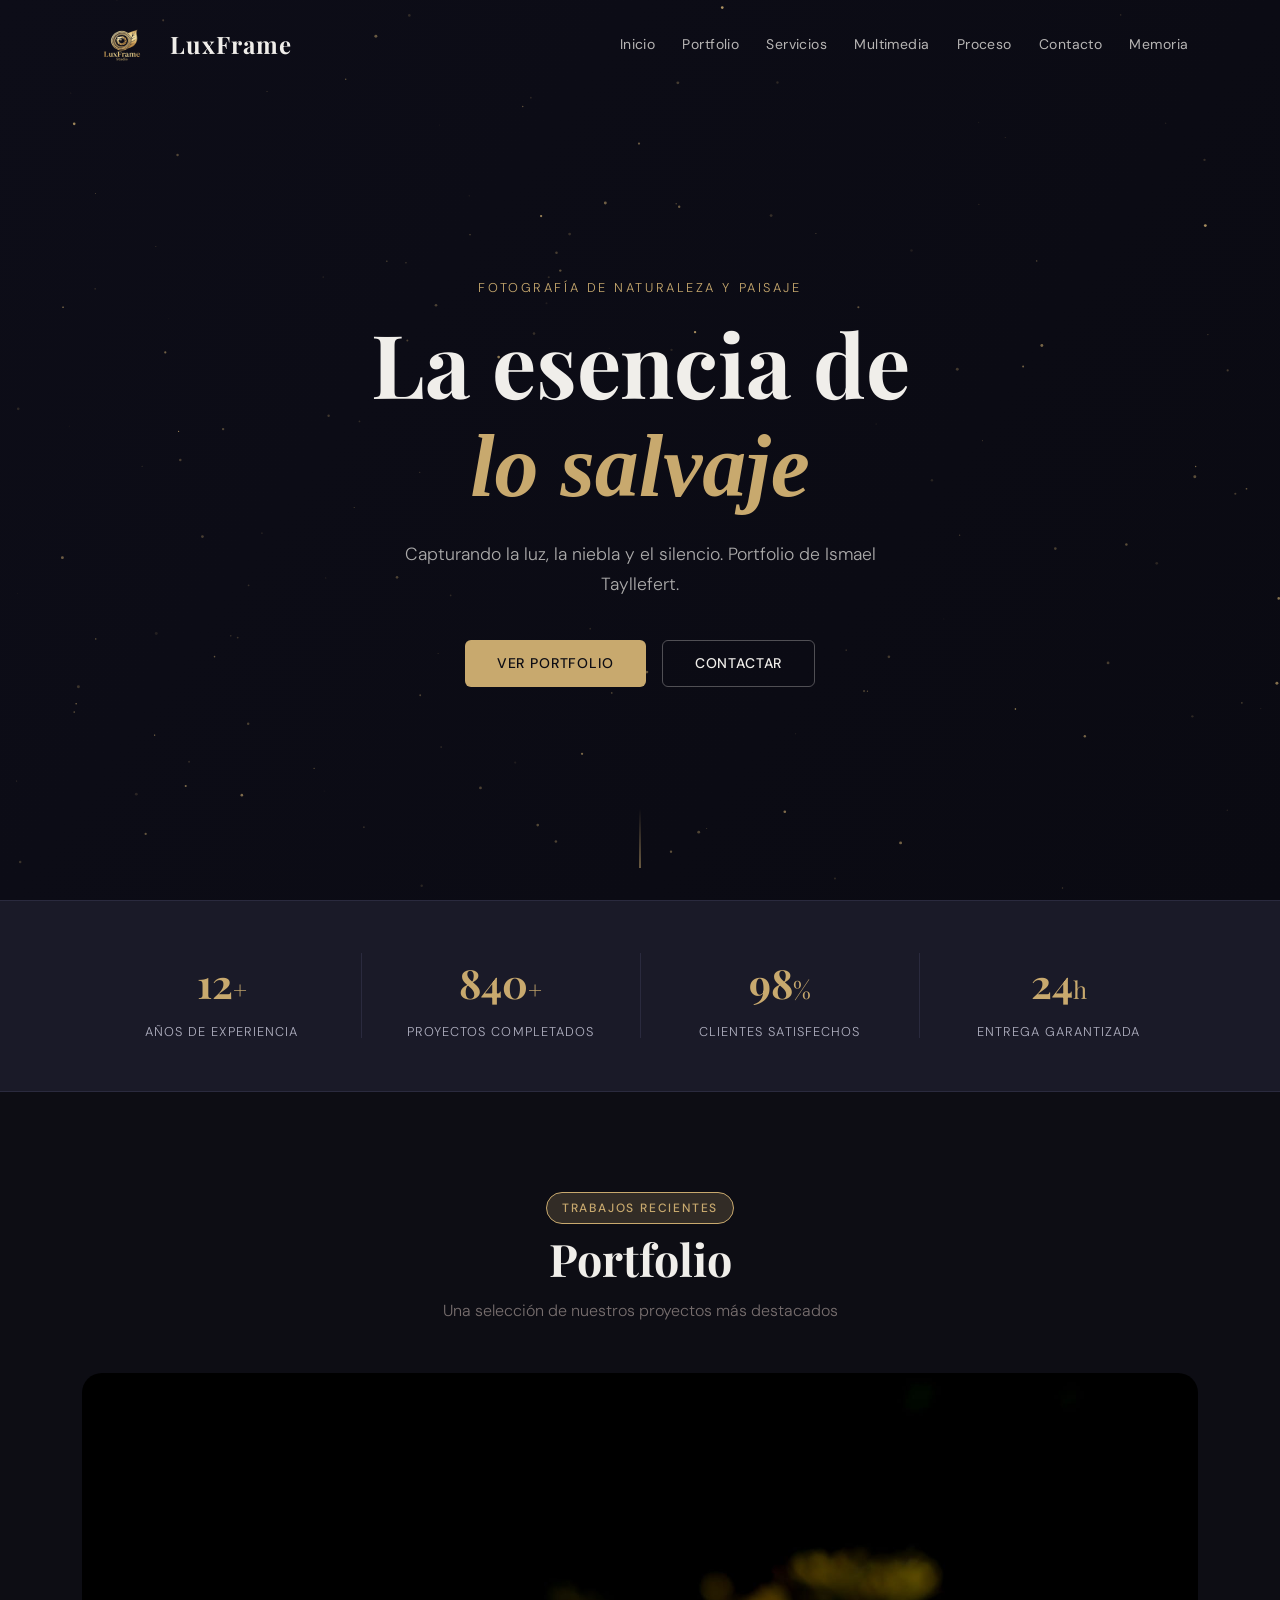
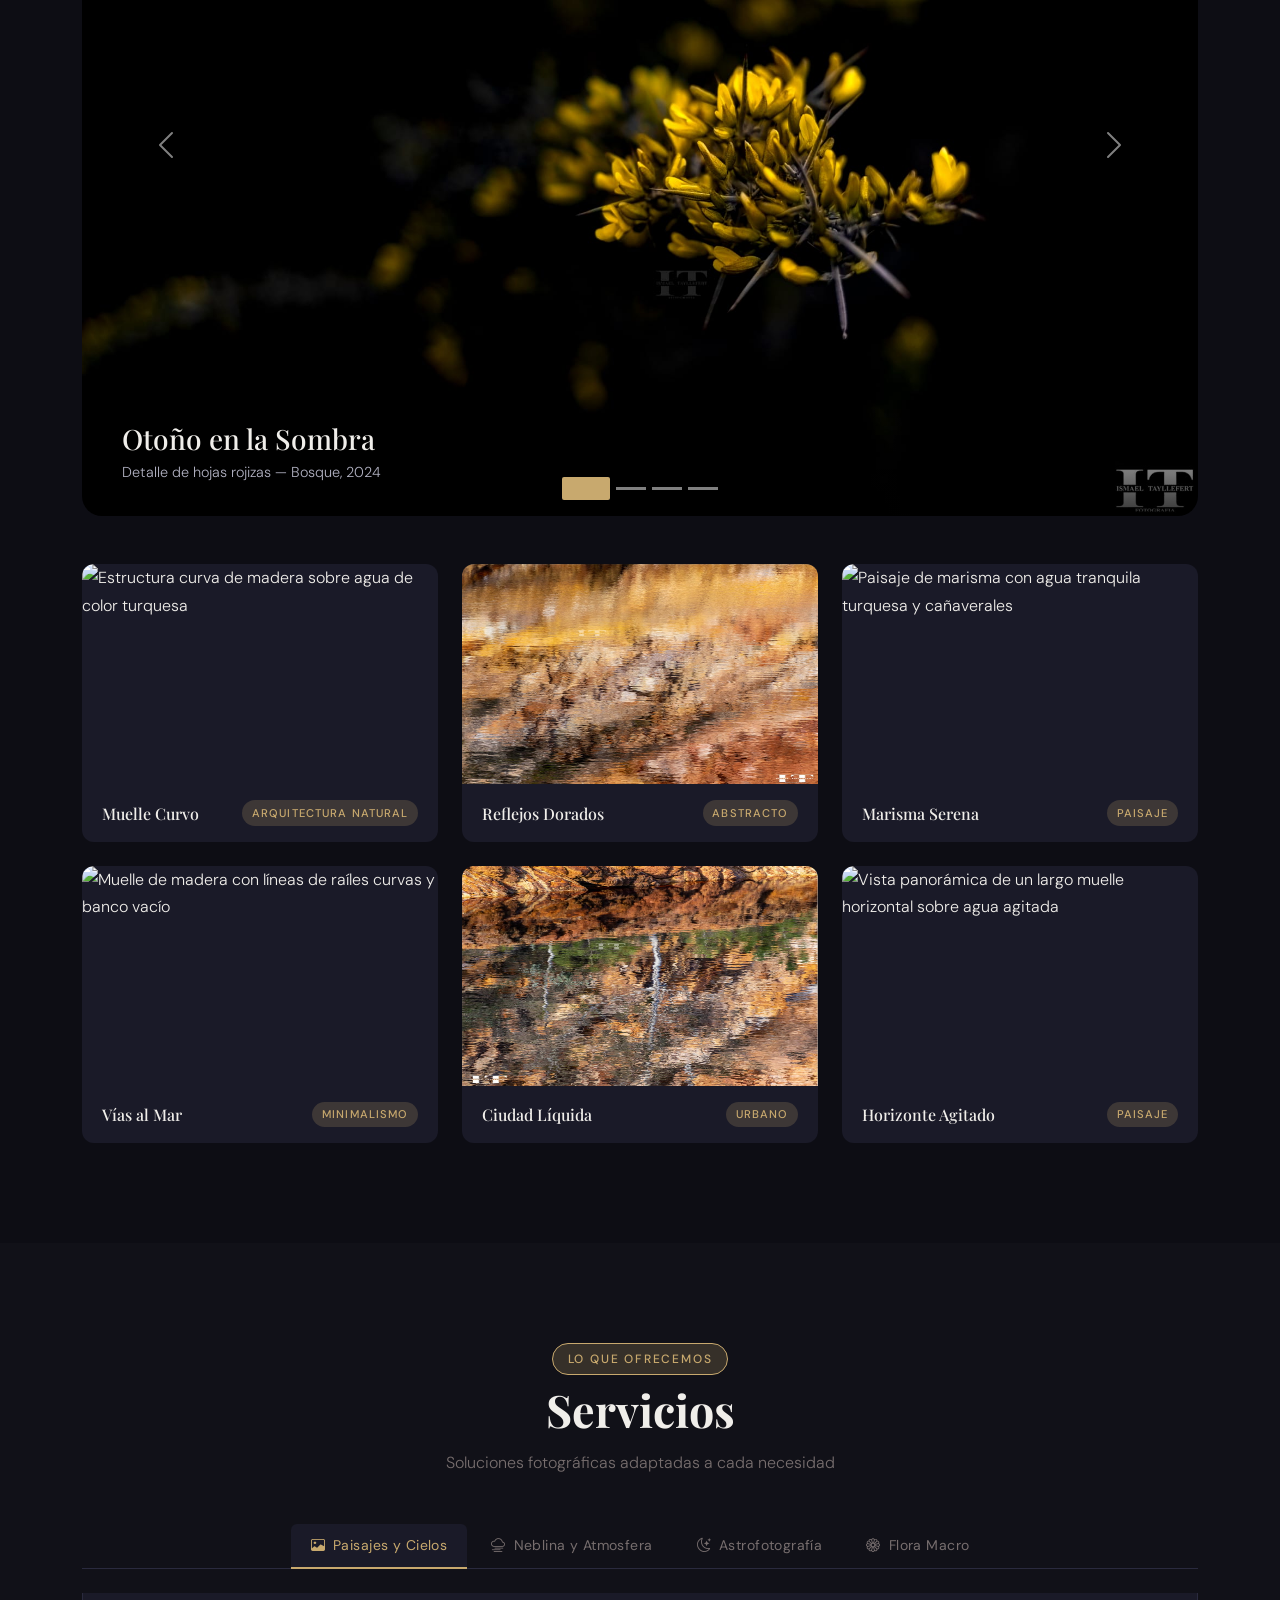
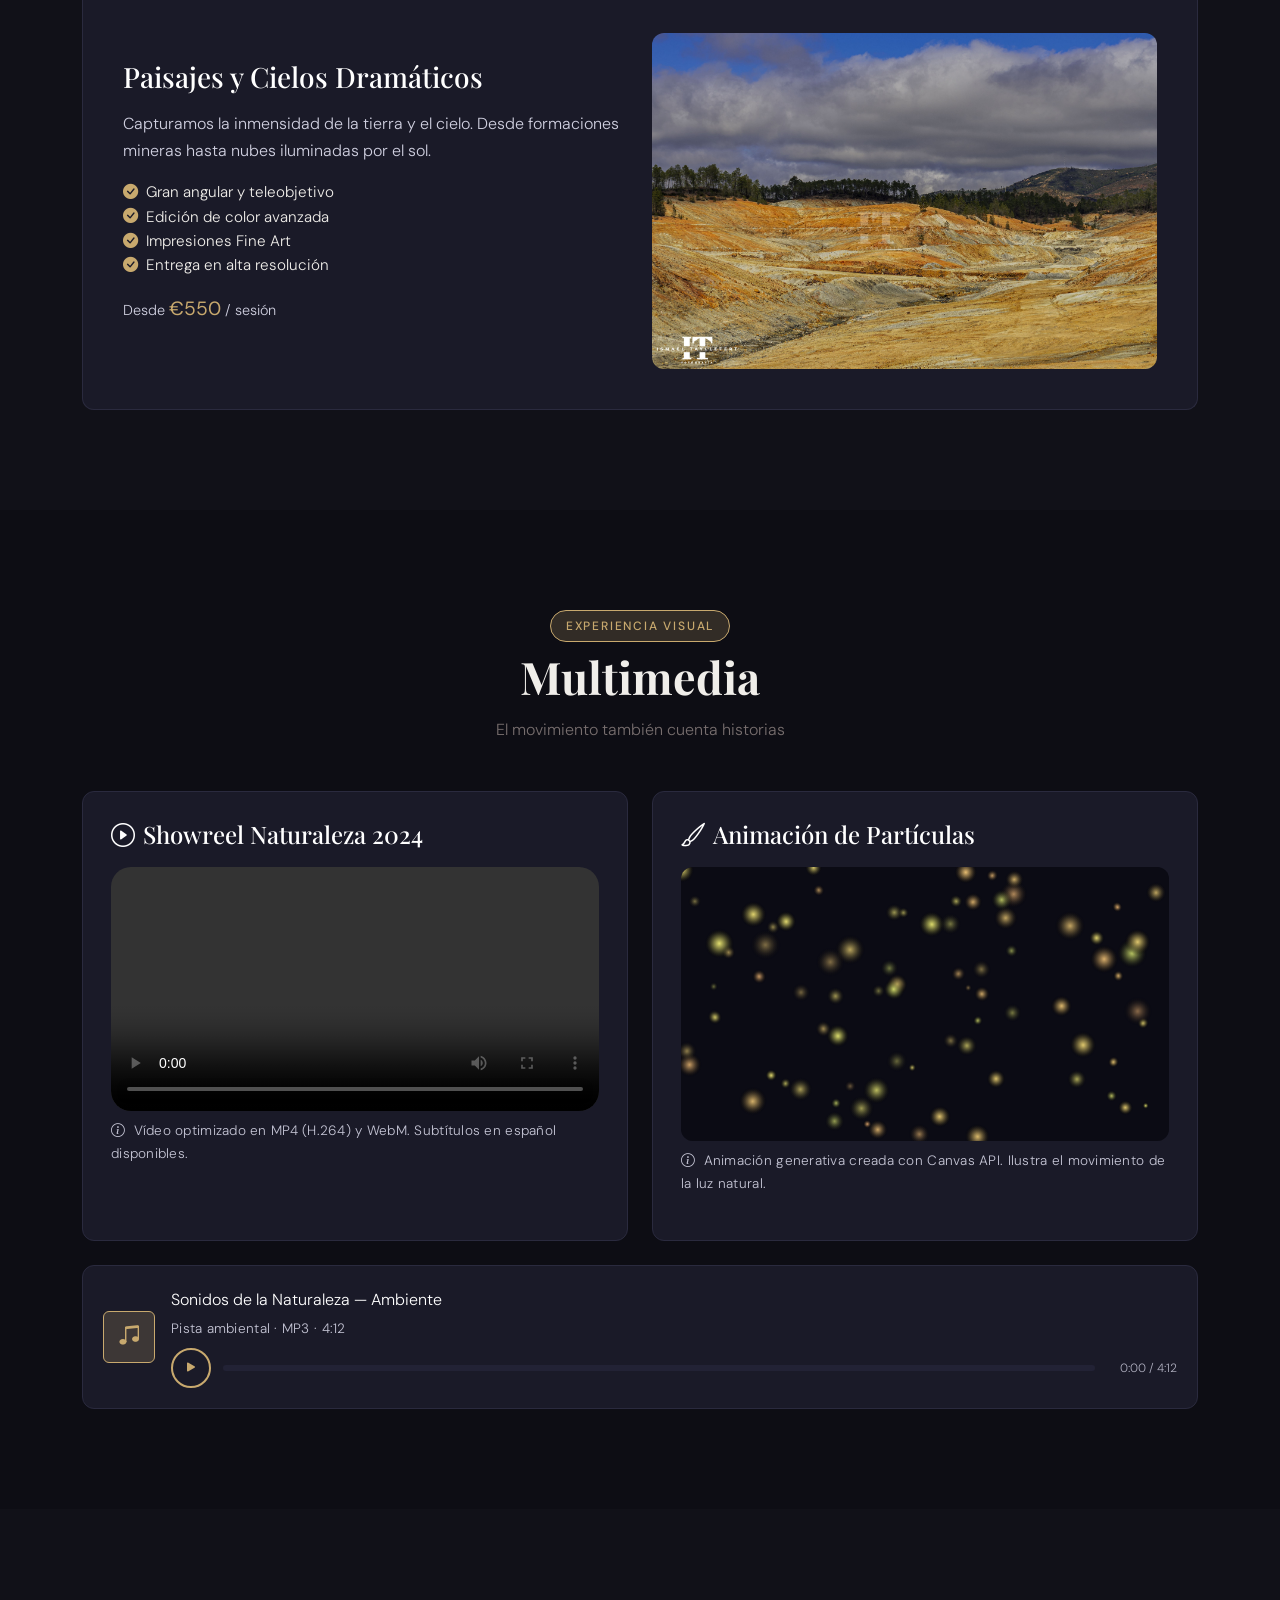
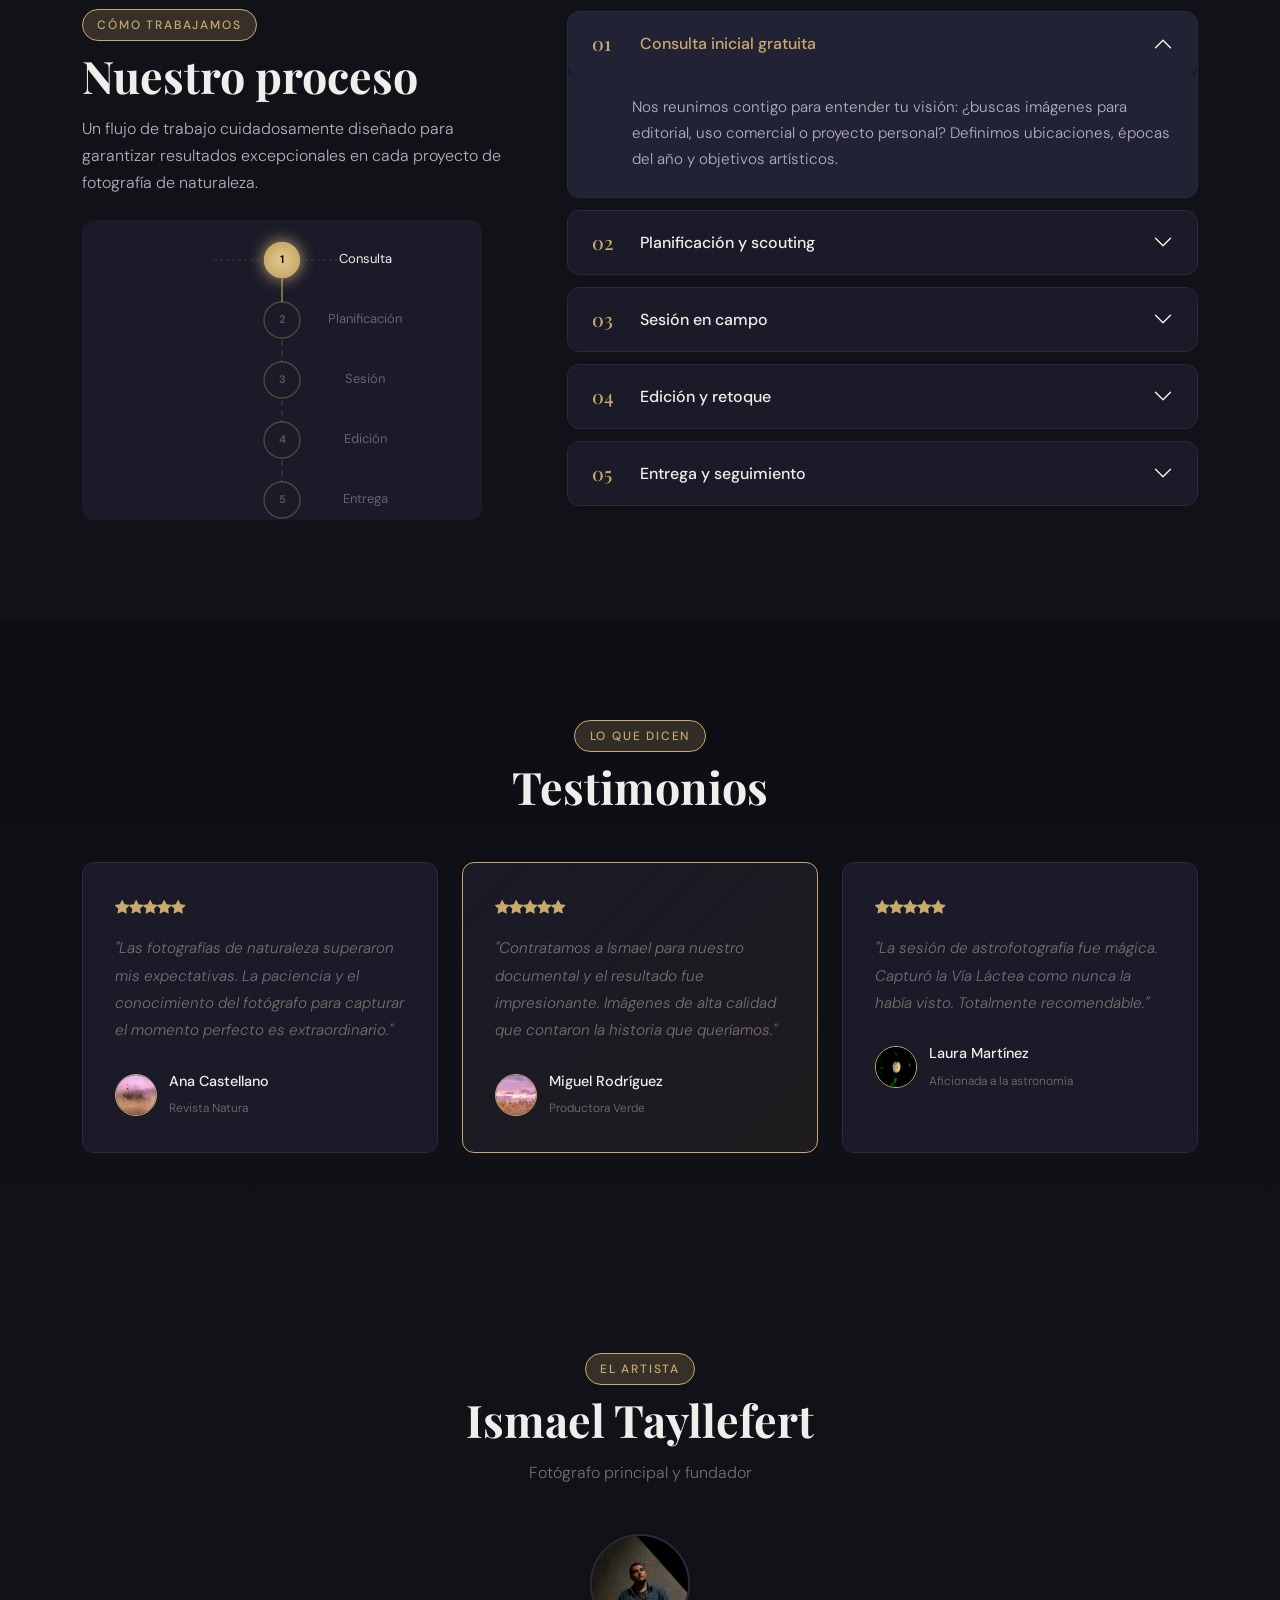
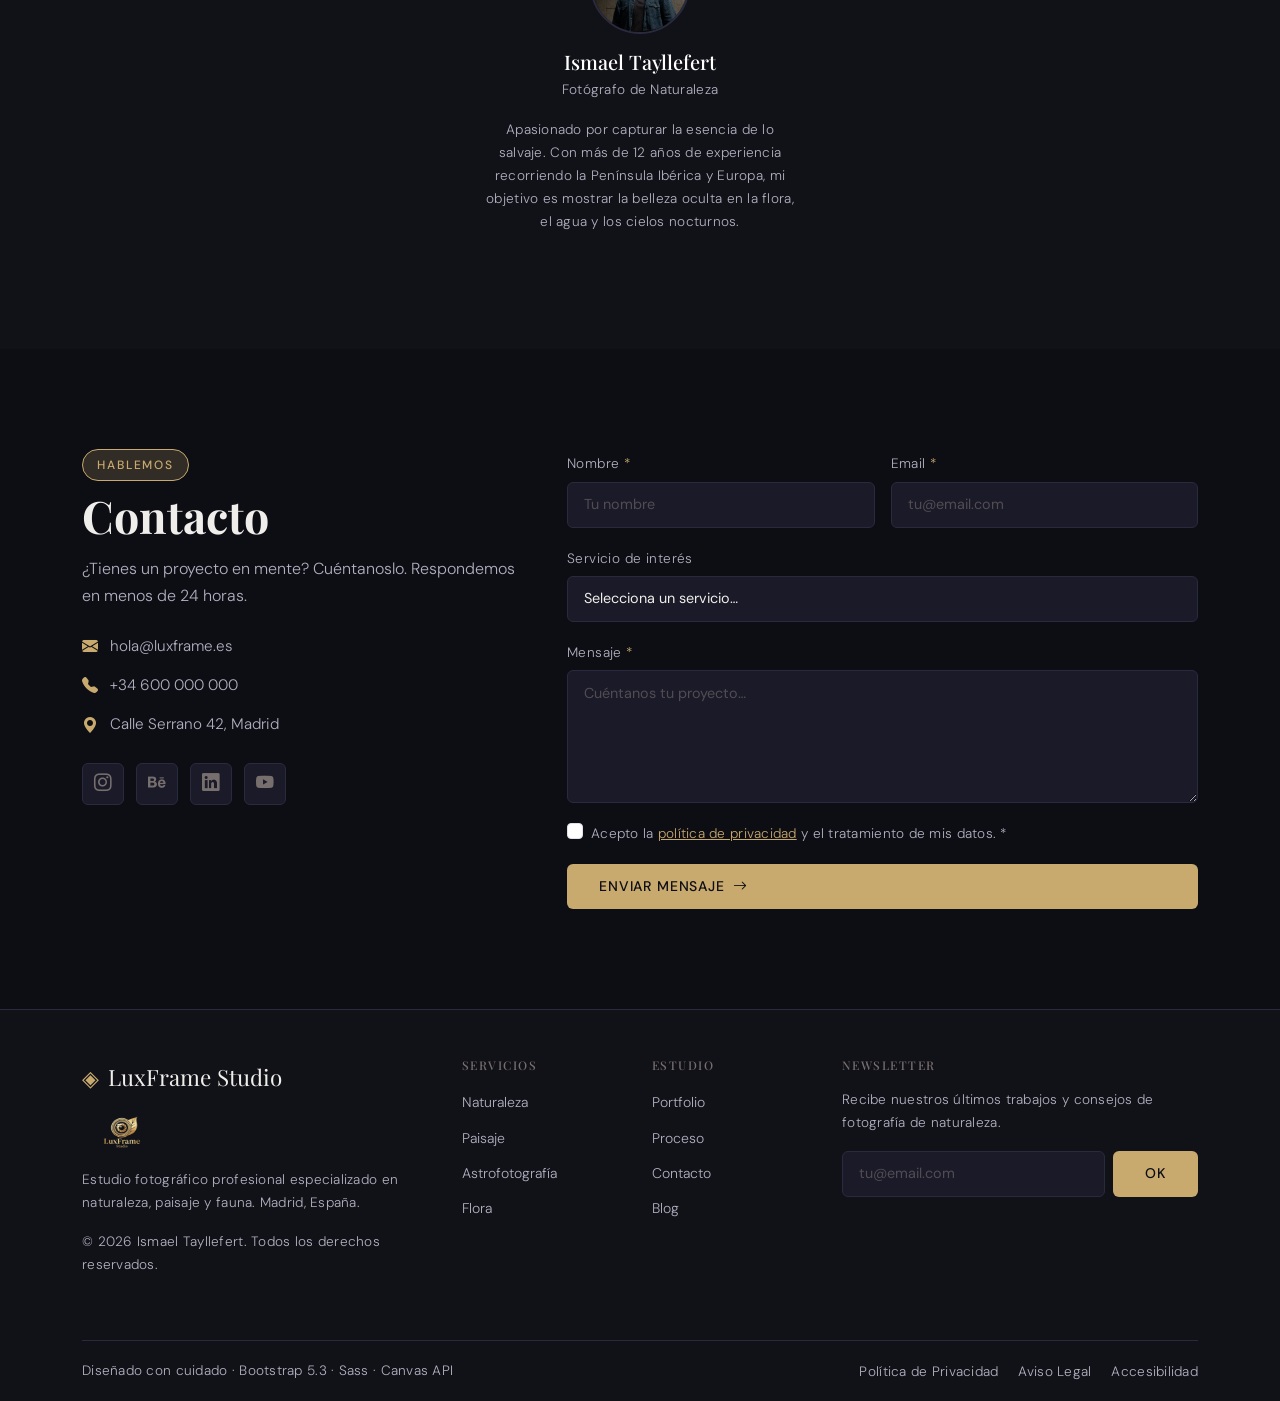
==== commit 76ad8fb3: "Update index.html" ====
--- a/index.html
+++ b/index.html
@@ -51,7 +51,7 @@
           <li class="nav-item"><a class="nav-link" href="#multimedia">Multimedia</a></li>
           <li class="nav-item"><a class="nav-link" href="#proceso">Proceso</a></li>
           <li class="nav-item"><a class="nav-link" href="#contacto">Contacto</a></li>
-          <li class="nav-item"><a class="nav-link" href="memoria.html">Contacto</a></li>
+          <li class="nav-item"><a class="nav-link" href="memoria.html">Memoria</a></li>
         </ul>
       </div>
     </div>
